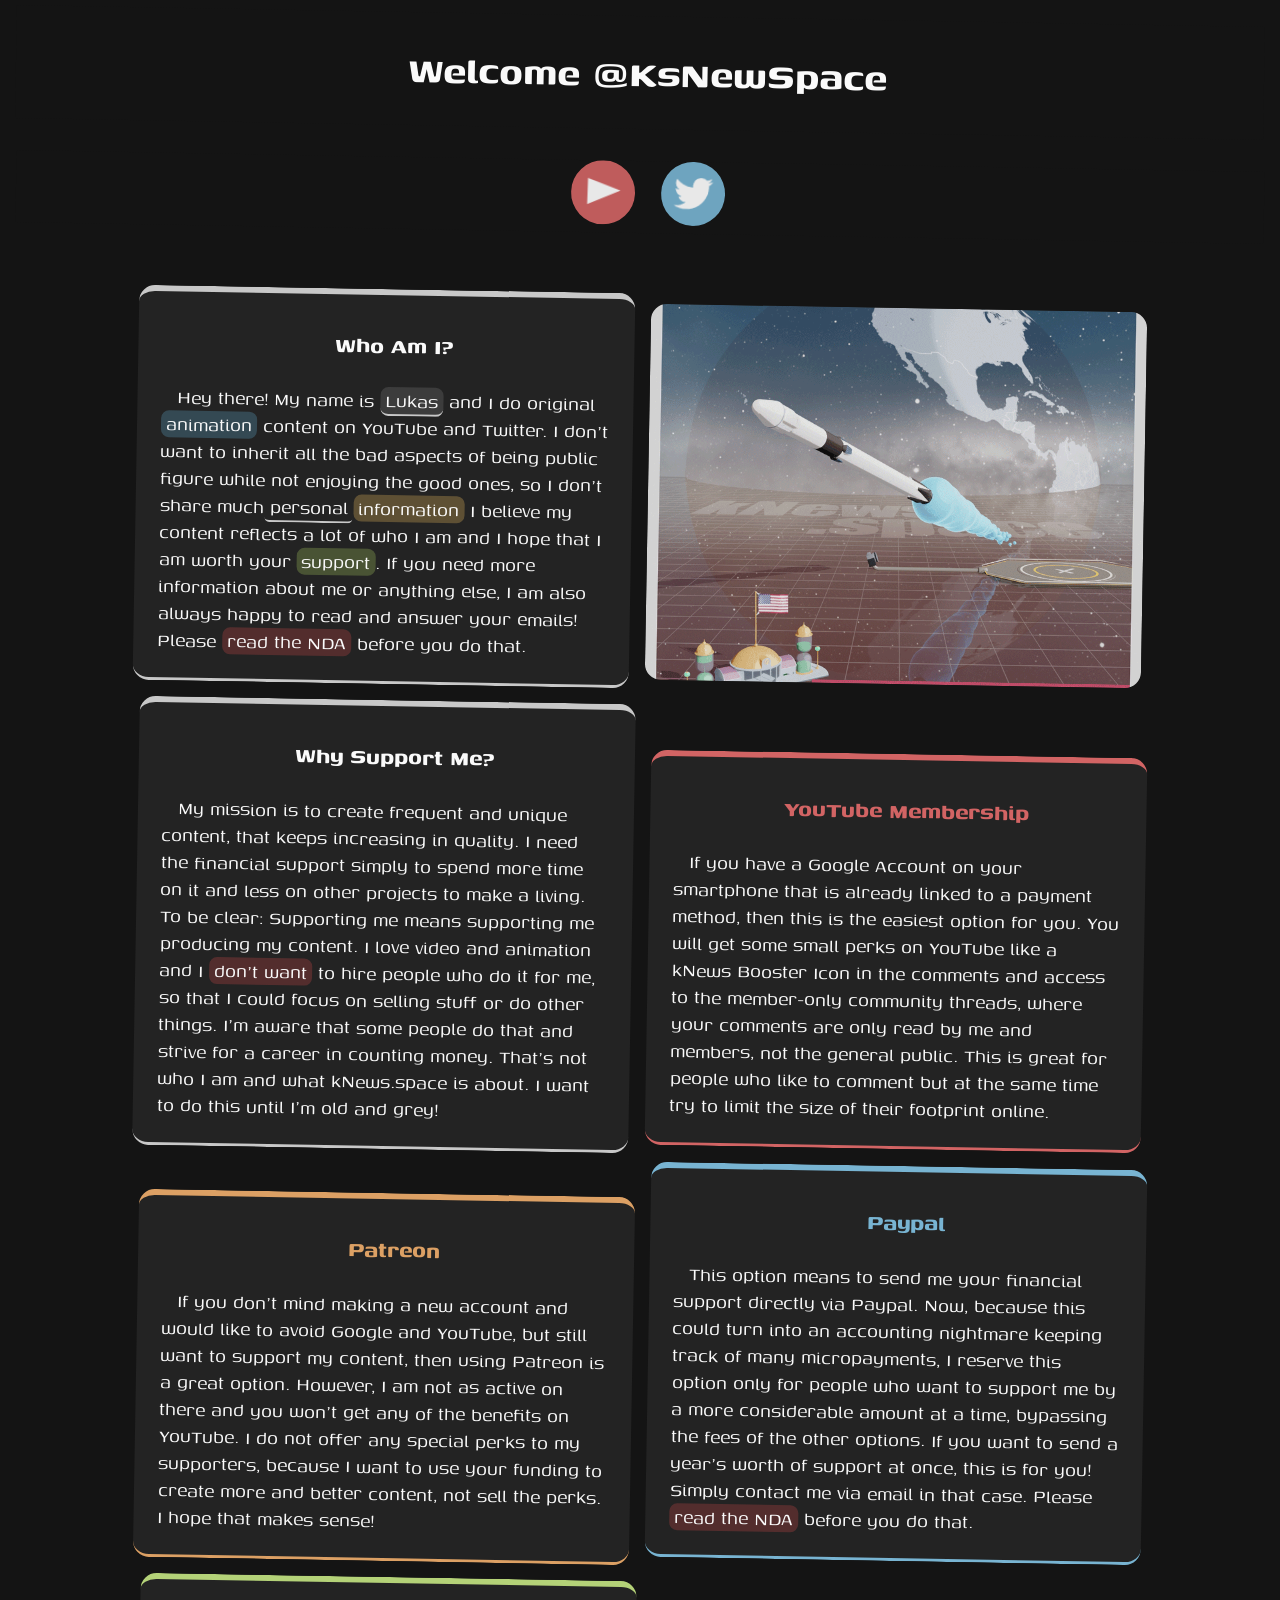
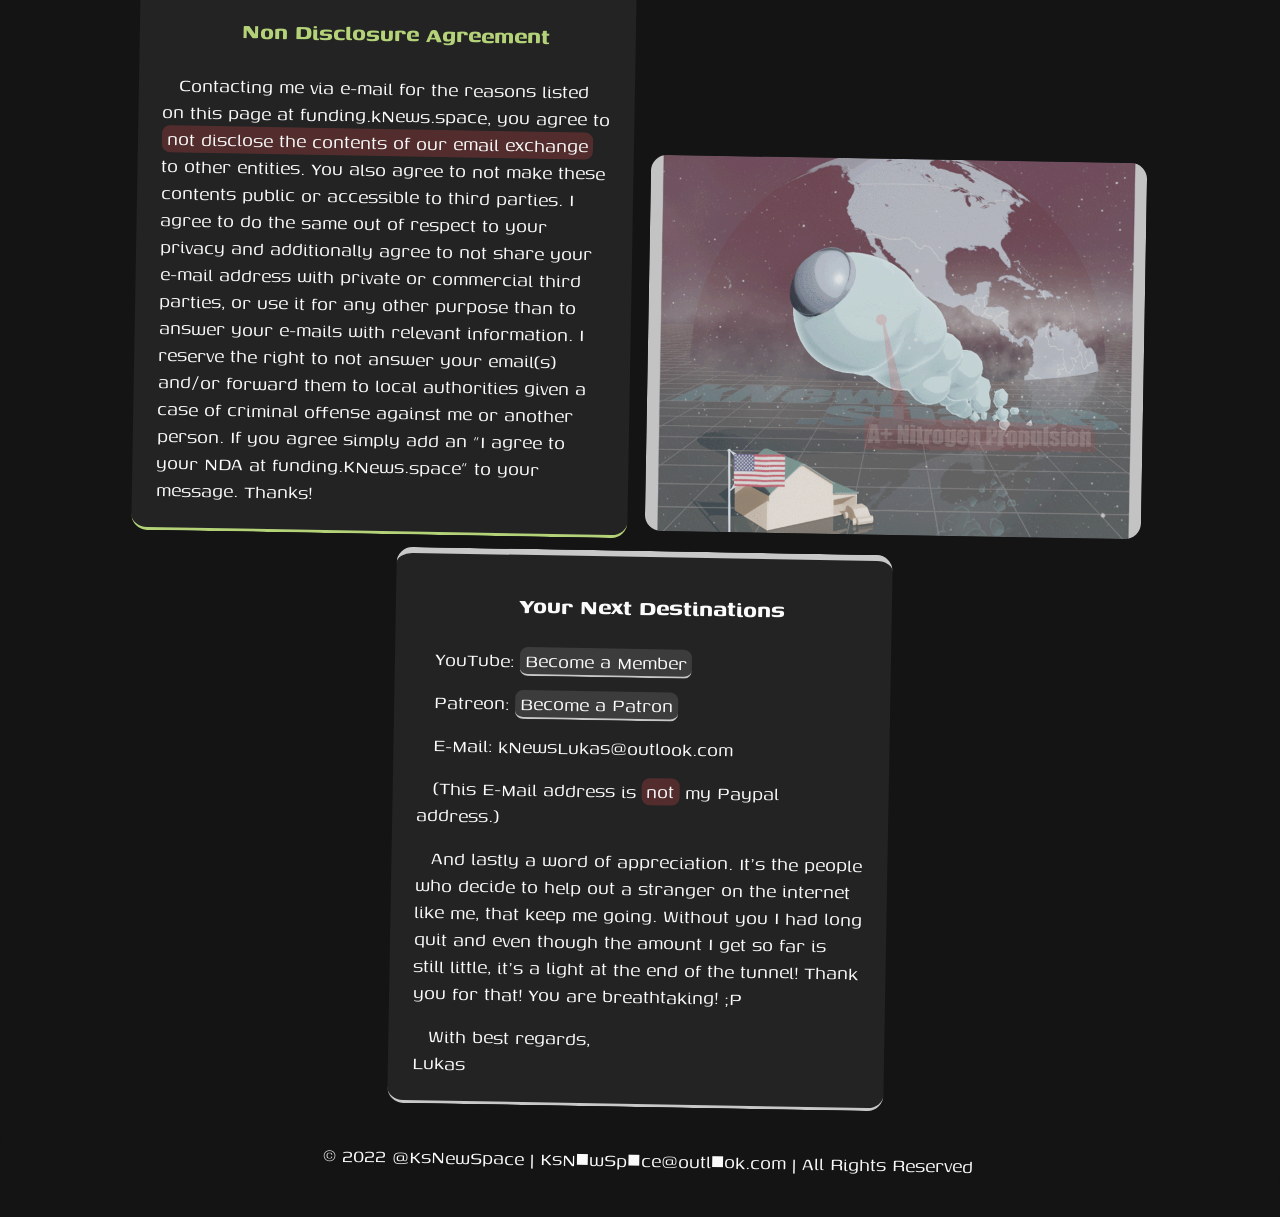
==== index.html @ f788c8a0 "Total Overhaul 0.1" ====
<!DOCTYPE html>
<html>
<head>
    <title>@KsNewSpace || My Content Stream</title>
    <meta name="viewport" content="width=device-width, initial-scale=1.0"> 
    <link rel="stylesheet" href="main.css">
    <link rel="shortcut icon" type="image/png" href="/assets/favicon.png"/>
</head>
<body>

    <div class="main-flex">
        <header>
            <div id="title" class="header-item">
                <h1>
                    <a id="nobg" href="#" onclick="
                        var myId = document.getElementById('head-item').style.display;
                        console.log(myId);
                        if (myId == ''){
                            document.getElementById('head-item').style.display = 'block';
                        }
                        else {
                            document.getElementById('head-item').style.display = '';
                        }
                        ">Welcome @KsNewSpace</a>
                </h1>                  
            </div>
            <div class="header-item">
                <div id="head-item">
                        <p>
                            Hey I'm Lukas and this is the place where I'll be posting every bit of content I make. Be it a short blog post, an image, a gif or a video. Basically a calm place without all the social media buzz.
                        </p>
                        <p>
                        <strong>Disclaimer:</strong> This website uses no tracking scripts and is therefore free from any kind of mishief you had to agree to. However, it was uploaded on Github Pages and that free service uses some basic analytics. I'm of course not responsible for any content behind links to other websites. I provide these links in good conscience, but content behind a link can change without me being aware of it. Follow these at your own discretion!
                        </p>
                </div>
            </div>            
            <div class="header-item">
                <a id="nobg" href="https:\\www.youtube.com/KsNewSpace"><div id="youtube" class="social-ico"></div></a>
                <a id="nobg" href="https:\\www.twitter.com\KsNewSpace"><div id="twitter" class="social-ico"></div></a>
            </div>
        </header>
        
        <div class="content">
            <div class="content-item">
            <h3>Who Am I?</h3>
            <p>
                Hey there! My name is <a href="#">Lukas</a> and I do original <strong id="blue">animation</strong> content on YouTube and Twitter. I don't want to inherit all the bad aspects of being public figure while not enjoying the good ones, so I don't share much <u>personal</u> <strong id="orange">information</strong> I believe my content reflects a lot of who I am and I hope that I am worth your <strong id="green">support</strong>. If you need more information about me or anything else, I am also always happy to read and answer your emails! Please <strong>read the NDA</strong> before you do that.
            </p>
            </div>
            <div id="img1" class="content-img"></div>
            <div class="content-item">
            <h3>Why Support Me?</h3>
            <p>
                My mission is to create frequent and unique content, that keeps increasing in quality. I need the financial support simply to spend more time on it and less on other projects to make a living. To be clear: Supporting me means supporting me producing my content. I love video and animation and I <strong>don't want</strong> to hire people who do it for me, so that I could focus on selling stuff or do other things. I'm aware that some people do that and strive for a career in counting money. That's not who I am and what kNews.space is about. I want to do this until I'm old and grey! 
            </p>
            </div>
            <div id="you" class="content-item">
            <h3 id="you">YouTube Membership</h3>
            <p>
                If you have a Google Account on your smartphone that is already linked to a payment method, then this is the easiest option for you. You will get some small perks on YouTube like a kNews Booster Icon in the comments and access to the member-only community threads, where your comments are only read by me and members, not the general public. This is great for people who like to comment but at the same time try to limit the size of their footprint online.
            </p>
            </div>
            <div id="pat" class="content-item">
            <h3 id="pat">Patreon</h3>
            <p>
                If you don't mind making a new account and would like to avoid Google and YouTube, but still want to support my content, then using Patreon is a great option. However, I am not as active on there and you won't get any of the benefits on YouTube. I do not offer any special perks to my supporters, because I want to use your funding to create more and better content, not sell the perks. I hope that makes sense!
            </p>
            </div>
            <div id="pay" class="content-item">
            <h3 id="pay">Paypal</h3>
            <p>
                This option means to send me your financial support directly via Paypal. Now, because this could turn into an accounting nightmare keeping track of many micropayments, I reserve this option only for people who want to support me by a more considerable amount at a time, bypassing the fees of the other options. If you want to send a year's worth of support at once, this is for you! Simply contact me via email in that case. Please <strong>read the NDA</strong> before you do that.
            </p>
            </div>
            <div id="nda" class="content-item">
            <h3 id="nda">Non Disclosure Agreement</h3>
            <p>
                Contacting me via e-mail for the reasons listed on this page at funding.kNews.space, you agree to <strong>not disclose the contents of our email exchange</strong> to other entities. You also agree to not make these contents public or accessible to third parties. I agree to do the same out of respect to your privacy and additionally agree to not share your e-mail address with private or commercial third parties, or use it for any other purpose than to answer your e-mails with relevant information. I reserve the right to not answer your email(s) and/or forward them to local authorities given a case of criminal offense against me or another person. If you agree simply add an "I agree to your NDA at funding.KNews.space" to your message. Thanks!
            </p>
            </div>
            <div id="img2" class="content-img"></div>
            <div class="content-item">
            <h3>Your Next Destinations</h3>
                <p>
                    YouTube: <a href="https://www.youtube.com/channel/UCftDFpWyR_87FXi82g7oZ-Q/join">Become a Member</a>
                </p>
                <p>
                    Patreon: <a href="https://www.patreon.com/kNews">Become a Patron</a>
                </p>
                <p>
                    E-Mail: kNewsLukas&#64;outlook.com<br/>
                </p>
                <p>
                    (This E-Mail address is <strong>not</strong> my Paypal address.)
                </p>
                <p>
                    And lastly a word of appreciation. It's the people who decide to help out a stranger on the internet like me, that keep me going. Without you I had long quit and even though the amount I get so far is still little, it's a light at the end of the tunnel! Thank you for that! You are breathtaking! ;P
                </p>
                <p>
                    With best regards,<br/>
                    Lukas
                </p>
            </div>
        </div>
        
        <footer>
            <p>
                &copy; 2022 @KsNewSpace | KsN&#9632wSp&#9632ce@outl&#9632ok.com | All Rights Reserved
            </p>
        </footer>
    </div>
    
</body>
</html>
---- main.css ----
@import url('https://fonts.googleapis.com/css?family=Genos:300&display=swap');

@media screen and (min-width:769px) {
    :root {
        --max-site-width: 220rem;
        --min-site-width: 30rem;
        --main-padding: 0rem;
        --max-header-width: 53rem;
        --min-header-width: 25rem;
        --header-padding: 1rem;
        --max-item-width: 30rem;
        --min-item-width: 30rem;
        --item-padding: .5rem;
        --item-margin: .5rem;
        --border-radius: 1rem;

        --post-transform: skew(-1deg, 1deg);

    }
}
@media screen and (max-width:768px) {
    :root {
        --max-site-width: 100%;
        --min-site-width: 100%;
        --main-padding: 0rem;
        --max-header-width: 100%;
        --min-header-width: 100%;
        --header-padding: 0rem;
        --max-item-width: 100%;
        --min-item-width: 100%;
        --item-padding: 0rem;
        --item-margin: 0rem 0rem 2rem 0rem;
        --border-radius: 1rem;

        --post-transform: skew(-0deg, 1deg);

    }
}

:root {
    --red: rgb(210,100,100);
    --red-a: rgb(210,100,100,0.7);
    --orange: rgb(220,160,100);
    --orange-a: rgb(220,160,100,0.7);
    --blue: rgb(120,180,210);
    --blue-a: rgb(120,180,210,0.7);
    --green: rgb(180,210,120);
    --green-a: rgb(180,210,120,0.7);
    --white: rgb(200,200,200);
    --white-a: rgb(200,200,200,0.7);
    --grey: rgb(150,150,150);
    --grey-a: rgb(150,150,150,0.7);

    --dred: rgb(105,50,50);
    --dred-a: rgb(105,50,50,0.7);
    --dorange: rgb(120, 100, 60);
    --dorange-a: rgb(120,100,60,0.7);
    --dblue: rgb(60,90,105);
    --dblue-a: rgb(60,90,105,0.7);
    --dgreen: rgb(90,105,60);
    --dgreen-a: rgb(90,105,60,0.7);
    --dgrey: rgb(60,60,60);
    --dgrey-a: rgb(60,60,60,0.7);

    --font-main: rgb(250,250,250);

    --global-background: rgb(20,20,20);
    --header-frame: var(--global-background);
    --header-item-frame: var(--global-background);
    --content-frame: var(--global-background);
    --post-frame: rgb(35,35,35);
    --footer-frame: var(--global-background);

    --border-top: 0.4rem;
    --border-bot: 0.2rem;
}

html {
    height: 100%;
    width: 100%;
    margin:0px;
    padding:0px;
}

body {
    background-color: var(--global-background);
    color: var(--font-main);
    font-family: 'Courier New';
    font-family: 'Genos', sans-serif;
    font-size: 1.4rem;
    height: 100%;
    width: 100%;
    margin:0px;
    padding:0px;
    text-indent: 1rem;
}

p {
    margin: 1rem;
}

h1,h2,h3,h4 {
    text-align: center;
}
h3#nda {
    color: var(--green);
}
h3#you {
    color: var(--red);
}
h3#pat {
    color: var(--orange);
}
h3#pay {
    color: var(--blue);
}
h3#dgrey {
    color: var(--grey);
}


a, a:link, a:visited {
    background-color: var(--dgrey);
    color: var(--font-main);
    padding-left:.3rem;
    padding-right:.3rem;
    border-radius: .5rem;
    border-bottom: .15rem solid var(--white);
    text-decoration: none;
}

a:hover {
    background-color: var(--dgrey-a);
    border-bottom: .15rem solid var(--white);
}

a#nobg, a:link#nobg, a:visited#nobg {
    background-color: transparent;
    border: none;
    color: var(--font-main);
}
a#nobg:hover {
    color: var(--white);
}

strong {
    background-color: var(--dred-a);
    padding-left:.3rem;
    padding-right:.3rem;
    border-radius: .5rem;
    font-weight: normal;
}

strong#blue {
    background-color: var(--dblue-a);
}

strong#green {
    background-color: var(--dgreen-a);
}

strong#orange {
    background-color: var(--dorange-a);
}

u {
    text-decoration: none;
    padding-left:.3rem;
    padding-right:.3rem;
    margin-left: -.3rem;
    margin-right: -.3rem;
    border-radius: .3rem;
    border-bottom: .15rem solid var(--white);
}

.main-flex {
    display: flex;
    flex-direction: column;
    flex-wrap: wrap;
    justify-content: center;
}

header {
    display: flex;
    flex-direction: column;
    flex-wrap: wrap;
    flex-direction: column;
    background-color:var(--header-frame);
    max-width: var(--max-site-width);
    min-width: var(--min-site-width);
    padding: var(--header-padding);
}

.header-item {
    display: flex;
    flex-direction: row;
    flex-wrap: wrap;
    margin-bottom: 2rem;
    background-color: var(--header-item-frame);
    transform: var(--post-transform);
    justify-content: center;

}

div#head-item {
    max-width: 60rem;
    display: none;

}

#title.header-item {
    margin-bottom: 0rem;
}

footer {
    display: flex;
    justify-content: center;
    background-color: var(--footer-frame);
    max-width: var(--max-site-width);
    min-width: var(--min-site-width);
    padding: var(--header-padding);
    margin-top: var(--top-margin);
    transform: var(--post-transform);
    
}

.content {
    display: flex;
    flex-direction: row;
    flex-wrap: wrap;
    align-items: flex-end;
    background-color: var(--content-frame);
    max-width: var(--max-site-width);
    min-width: var(--min-site-width);
    padding: var(--main-padding);
    justify-content: center;
}

.content-item {
    /*flex: auto auto auto;*/
    margin: var(--item-margin);
    padding: var(--item-padding);
    background-color: var(--post-frame);
    max-width: var(--max-item-width);
    min-width: var(--min-item-width);
    border-top: var(--border-top) solid var(--white);
    border-bottom: var(--border-bot) solid var(--white);
    border-radius: var(--border-radius);
    transform: var(--post-transform);
}

@keyframes example {
    
}

#you.content-item {
    border-top: var(--border-top) solid var(--red);
    border-bottom: var(--border-bot) solid var(--red);
}
#pat.content-item {
    border-top: var(--border-top) solid var(--orange);
    border-bottom: var(--border-bot) solid var(--orange);
}
#pay.content-item {
    border-top: var(--border-top) solid var(--blue);
    border-bottom: var(--border-bot) solid var(--blue);
}
#nda.content-item {
    border-top: var(--border-top) solid var(--green);
    border-bottom: var(--border-bot) solid var(--green);
}

.content-img {
    background-position: center center;
    background-size: cover;
    background-repeat: no-repeat;
    opacity: 0.9;
    margin: var(--item-margin);
    padding: var(--item-padding);
    background-color: rgb(60,60,60);
    max-width: var(--max-item-width);
    min-width: var(--min-item-width);
    min-height: 360px;
    border-radius: var(--border-radius);
    transform: var(--post-transform);
}

#img1.content-img {
    background-image: url('assets/191204_falcon9.gif');
}
#img2.content-img {
    background-image: url('assets/191120_bulkhead.gif');
}

.social-ico {
    background-position: center center;
    background-size: cover;
    background-repeat: no-repeat;
    opacity: .9;
    width: 4rem;
    height: 4rem;
    margin-left: 1rem;
    margin-bottom: .5rem;
    border-radius: 2rem;
    transform: var(--post-transform);

}

#youtube.social-ico {
    background-image: url('assets/youtube.png');
    background-color: var(--red);
}
#twitter.social-ico {
    background-image: url('assets/twitter.png');
    background-color: var(--blue);
}
#email.social-ico {
    background-image: url('assets/email.png');
    background-color: var(--white);
}
#youtube.social-ico:hover {
    background-color: var(--red-a);
}
#twitter.social-ico:hover {
    background-color: var(--blue-a);
}
#email.social-ico:hover {
    background-color: var(--white-a);
}
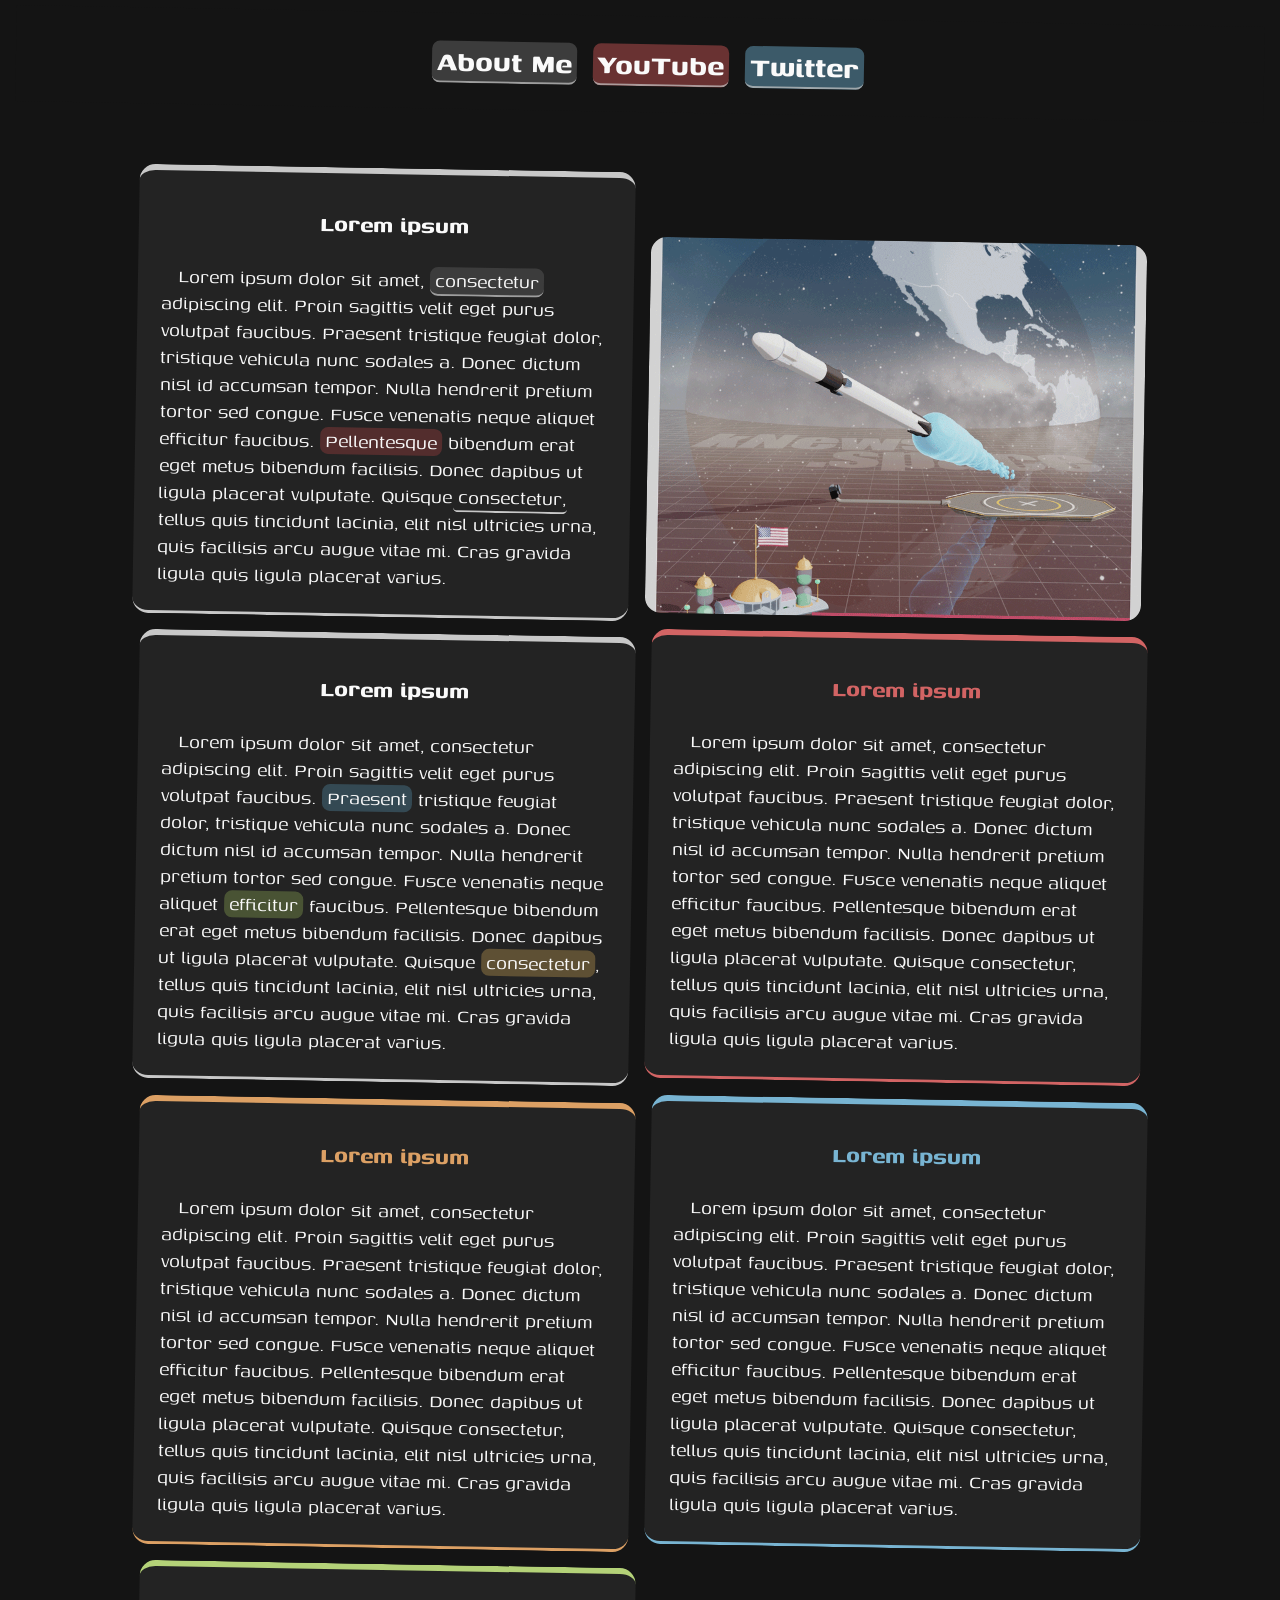
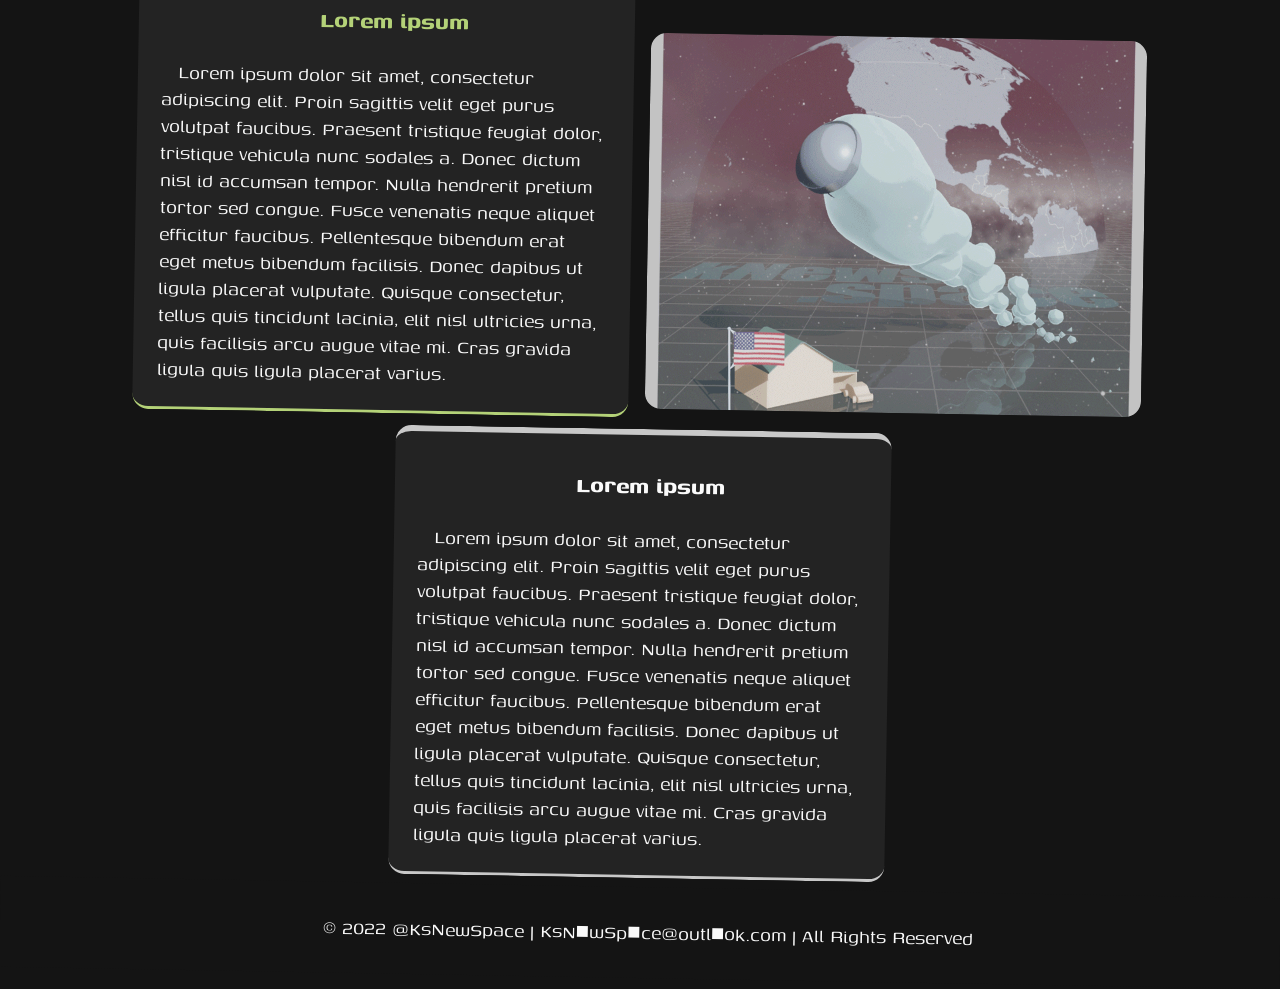
==== commit 98bc50ff: "lorem ipsum" ====
--- a/index.html
+++ b/index.html
@@ -11,8 +11,8 @@
     <div class="main-flex">
         <header>
             <div id="title" class="header-item">
-                <h1>
-                    <a id="nobg" href="#" onclick="
+                <h2>
+                    <a href="#" onclick="
                         var myId = document.getElementById('head-item').style.display;
                         console.log(myId);
                         if (myId == ''){
@@ -21,9 +21,15 @@
                         else {
                             document.getElementById('head-item').style.display = '';
                         }
-                        ">Welcome @KsNewSpace</a>
-                </h1>                  
+                        ">About Me</a>
+                </h2>
+                <h2><a id="red" href="https:\www.youtube.com/KsNewSpace">YouTube</a></h2>
+                <h2><a id="blue" href="https:\www.twitter.com\KsNewSpace">Twitter</a></h2>
             </div>
+            <!-- <div class="header-item">
+                <a id="nobg" href="https:\\www.youtube.com/KsNewSpace"><div id="youtube" class="social-ico"></div></a>
+                <a id="nobg" href="https:\\www.twitter.com\KsNewSpace"><div id="twitter" class="social-ico"></div></a>
+            </div> -->
             <div class="header-item">
                 <div id="head-item">
                         <p>
@@ -34,72 +40,51 @@
                         </p>
                 </div>
             </div>            
-            <div class="header-item">
-                <a id="nobg" href="https:\\www.youtube.com/KsNewSpace"><div id="youtube" class="social-ico"></div></a>
-                <a id="nobg" href="https:\\www.twitter.com\KsNewSpace"><div id="twitter" class="social-ico"></div></a>
-            </div>
         </header>
         
         <div class="content">
             <div class="content-item">
-            <h3>Who Am I?</h3>
+            <h3>Lorem ipsum</h3>
             <p>
-                Hey there! My name is <a href="#">Lukas</a> and I do original <strong id="blue">animation</strong> content on YouTube and Twitter. I don't want to inherit all the bad aspects of being public figure while not enjoying the good ones, so I don't share much <u>personal</u> <strong id="orange">information</strong> I believe my content reflects a lot of who I am and I hope that I am worth your <strong id="green">support</strong>. If you need more information about me or anything else, I am also always happy to read and answer your emails! Please <strong>read the NDA</strong> before you do that.
+                Lorem ipsum dolor sit amet, <a href="#">consectetur</a> adipiscing elit. Proin sagittis velit eget purus volutpat faucibus. Praesent tristique feugiat dolor, tristique vehicula nunc sodales a. Donec dictum nisl id accumsan tempor. Nulla hendrerit pretium tortor sed congue. Fusce venenatis neque aliquet efficitur faucibus. <strong>Pellentesque</strong> bibendum erat eget metus bibendum facilisis. Donec dapibus ut ligula placerat vulputate. Quisque <u>consectetur</u>, tellus quis tincidunt lacinia, elit nisl ultricies urna, quis facilisis arcu augue vitae mi. Cras gravida ligula quis ligula placerat varius.
             </p>
             </div>
             <div id="img1" class="content-img"></div>
             <div class="content-item">
-            <h3>Why Support Me?</h3>
-            <p>
-                My mission is to create frequent and unique content, that keeps increasing in quality. I need the financial support simply to spend more time on it and less on other projects to make a living. To be clear: Supporting me means supporting me producing my content. I love video and animation and I <strong>don't want</strong> to hire people who do it for me, so that I could focus on selling stuff or do other things. I'm aware that some people do that and strive for a career in counting money. That's not who I am and what kNews.space is about. I want to do this until I'm old and grey! 
+                <h3>Lorem ipsum</h3>
+                <p>
+                    Lorem ipsum dolor sit amet, consectetur adipiscing elit. Proin sagittis velit eget purus volutpat faucibus. <strong id="blue">Praesent</strong> tristique feugiat dolor, tristique vehicula nunc sodales a. Donec dictum nisl id accumsan tempor. Nulla hendrerit pretium tortor sed congue. Fusce venenatis neque aliquet <strong id="green">efficitur</strong> faucibus. Pellentesque bibendum erat eget metus bibendum facilisis. Donec dapibus ut ligula placerat vulputate. Quisque <strong id="orange">consectetur</strong>, tellus quis tincidunt lacinia, elit nisl ultricies urna, quis facilisis arcu augue vitae mi. Cras gravida ligula quis ligula placerat varius.
             </p>
             </div>
             <div id="you" class="content-item">
-            <h3 id="you">YouTube Membership</h3>
+            <h3 id="you">Lorem ipsum</h3>
             <p>
-                If you have a Google Account on your smartphone that is already linked to a payment method, then this is the easiest option for you. You will get some small perks on YouTube like a kNews Booster Icon in the comments and access to the member-only community threads, where your comments are only read by me and members, not the general public. This is great for people who like to comment but at the same time try to limit the size of their footprint online.
+                Lorem ipsum dolor sit amet, consectetur adipiscing elit. Proin sagittis velit eget purus volutpat faucibus. Praesent tristique feugiat dolor, tristique vehicula nunc sodales a. Donec dictum nisl id accumsan tempor. Nulla hendrerit pretium tortor sed congue. Fusce venenatis neque aliquet efficitur faucibus. Pellentesque bibendum erat eget metus bibendum facilisis. Donec dapibus ut ligula placerat vulputate. Quisque consectetur, tellus quis tincidunt lacinia, elit nisl ultricies urna, quis facilisis arcu augue vitae mi. Cras gravida ligula quis ligula placerat varius.
             </p>
             </div>
             <div id="pat" class="content-item">
-            <h3 id="pat">Patreon</h3>
-            <p>
-                If you don't mind making a new account and would like to avoid Google and YouTube, but still want to support my content, then using Patreon is a great option. However, I am not as active on there and you won't get any of the benefits on YouTube. I do not offer any special perks to my supporters, because I want to use your funding to create more and better content, not sell the perks. I hope that makes sense!
-            </p>
+                <h3 id="pat">Lorem ipsum</h3>
+                <p>
+                    Lorem ipsum dolor sit amet, consectetur adipiscing elit. Proin sagittis velit eget purus volutpat faucibus. Praesent tristique feugiat dolor, tristique vehicula nunc sodales a. Donec dictum nisl id accumsan tempor. Nulla hendrerit pretium tortor sed congue. Fusce venenatis neque aliquet efficitur faucibus. Pellentesque bibendum erat eget metus bibendum facilisis. Donec dapibus ut ligula placerat vulputate. Quisque consectetur, tellus quis tincidunt lacinia, elit nisl ultricies urna, quis facilisis arcu augue vitae mi. Cras gravida ligula quis ligula placerat varius.
+                </p>
             </div>
             <div id="pay" class="content-item">
-            <h3 id="pay">Paypal</h3>
-            <p>
-                This option means to send me your financial support directly via Paypal. Now, because this could turn into an accounting nightmare keeping track of many micropayments, I reserve this option only for people who want to support me by a more considerable amount at a time, bypassing the fees of the other options. If you want to send a year's worth of support at once, this is for you! Simply contact me via email in that case. Please <strong>read the NDA</strong> before you do that.
+                <h3 id="pay">Lorem ipsum</h3>
+                <p>
+                    Lorem ipsum dolor sit amet, consectetur adipiscing elit. Proin sagittis velit eget purus volutpat faucibus. Praesent tristique feugiat dolor, tristique vehicula nunc sodales a. Donec dictum nisl id accumsan tempor. Nulla hendrerit pretium tortor sed congue. Fusce venenatis neque aliquet efficitur faucibus. Pellentesque bibendum erat eget metus bibendum facilisis. Donec dapibus ut ligula placerat vulputate. Quisque consectetur, tellus quis tincidunt lacinia, elit nisl ultricies urna, quis facilisis arcu augue vitae mi. Cras gravida ligula quis ligula placerat varius.
             </p>
             </div>
             <div id="nda" class="content-item">
-            <h3 id="nda">Non Disclosure Agreement</h3>
-            <p>
-                Contacting me via e-mail for the reasons listed on this page at funding.kNews.space, you agree to <strong>not disclose the contents of our email exchange</strong> to other entities. You also agree to not make these contents public or accessible to third parties. I agree to do the same out of respect to your privacy and additionally agree to not share your e-mail address with private or commercial third parties, or use it for any other purpose than to answer your e-mails with relevant information. I reserve the right to not answer your email(s) and/or forward them to local authorities given a case of criminal offense against me or another person. If you agree simply add an "I agree to your NDA at funding.KNews.space" to your message. Thanks!
+                <h3 id="nda">Lorem ipsum</h3>
+                <p>
+                    Lorem ipsum dolor sit amet, consectetur adipiscing elit. Proin sagittis velit eget purus volutpat faucibus. Praesent tristique feugiat dolor, tristique vehicula nunc sodales a. Donec dictum nisl id accumsan tempor. Nulla hendrerit pretium tortor sed congue. Fusce venenatis neque aliquet efficitur faucibus. Pellentesque bibendum erat eget metus bibendum facilisis. Donec dapibus ut ligula placerat vulputate. Quisque consectetur, tellus quis tincidunt lacinia, elit nisl ultricies urna, quis facilisis arcu augue vitae mi. Cras gravida ligula quis ligula placerat varius.
             </p>
             </div>
             <div id="img2" class="content-img"></div>
             <div class="content-item">
-            <h3>Your Next Destinations</h3>
+                <h3>Lorem ipsum</h3>
                 <p>
-                    YouTube: <a href="https://www.youtube.com/channel/UCftDFpWyR_87FXi82g7oZ-Q/join">Become a Member</a>
-                </p>
-                <p>
-                    Patreon: <a href="https://www.patreon.com/kNews">Become a Patron</a>
-                </p>
-                <p>
-                    E-Mail: kNewsLukas&#64;outlook.com<br/>
-                </p>
-                <p>
-                    (This E-Mail address is <strong>not</strong> my Paypal address.)
-                </p>
-                <p>
-                    And lastly a word of appreciation. It's the people who decide to help out a stranger on the internet like me, that keep me going. Without you I had long quit and even though the amount I get so far is still little, it's a light at the end of the tunnel! Thank you for that! You are breathtaking! ;P
-                </p>
-                <p>
-                    With best regards,<br/>
-                    Lukas
-                </p>
+                    Lorem ipsum dolor sit amet, consectetur adipiscing elit. Proin sagittis velit eget purus volutpat faucibus. Praesent tristique feugiat dolor, tristique vehicula nunc sodales a. Donec dictum nisl id accumsan tempor. Nulla hendrerit pretium tortor sed congue. Fusce venenatis neque aliquet efficitur faucibus. Pellentesque bibendum erat eget metus bibendum facilisis. Donec dapibus ut ligula placerat vulputate. Quisque consectetur, tellus quis tincidunt lacinia, elit nisl ultricies urna, quis facilisis arcu augue vitae mi. Cras gravida ligula quis ligula placerat varius.
             </div>
         </div>
         
--- a/main.css
+++ b/main.css
@@ -125,13 +125,29 @@
     padding-left:.3rem;
     padding-right:.3rem;
     border-radius: .5rem;
-    border-bottom: .15rem solid var(--white);
+    border-bottom: .15rem solid var(--white-a);
     text-decoration: none;
+}
+
+a#red, a:link#red, a:visited#red {
+    background-color: var(--dred);
+}
+
+a#blue, a:link#blue, a:visited#blue {
+    background-color: var(--dblue);
 }
 
 a:hover {
     background-color: var(--dgrey-a);
     border-bottom: .15rem solid var(--white);
+}
+
+a#red:hover {
+    background-color: var(--dred-a);
+}
+
+a#blue:hover {
+    background-color: var(--dblue-a);
 }
 
 a#nobg, a:link#nobg, a:visited#nobg {
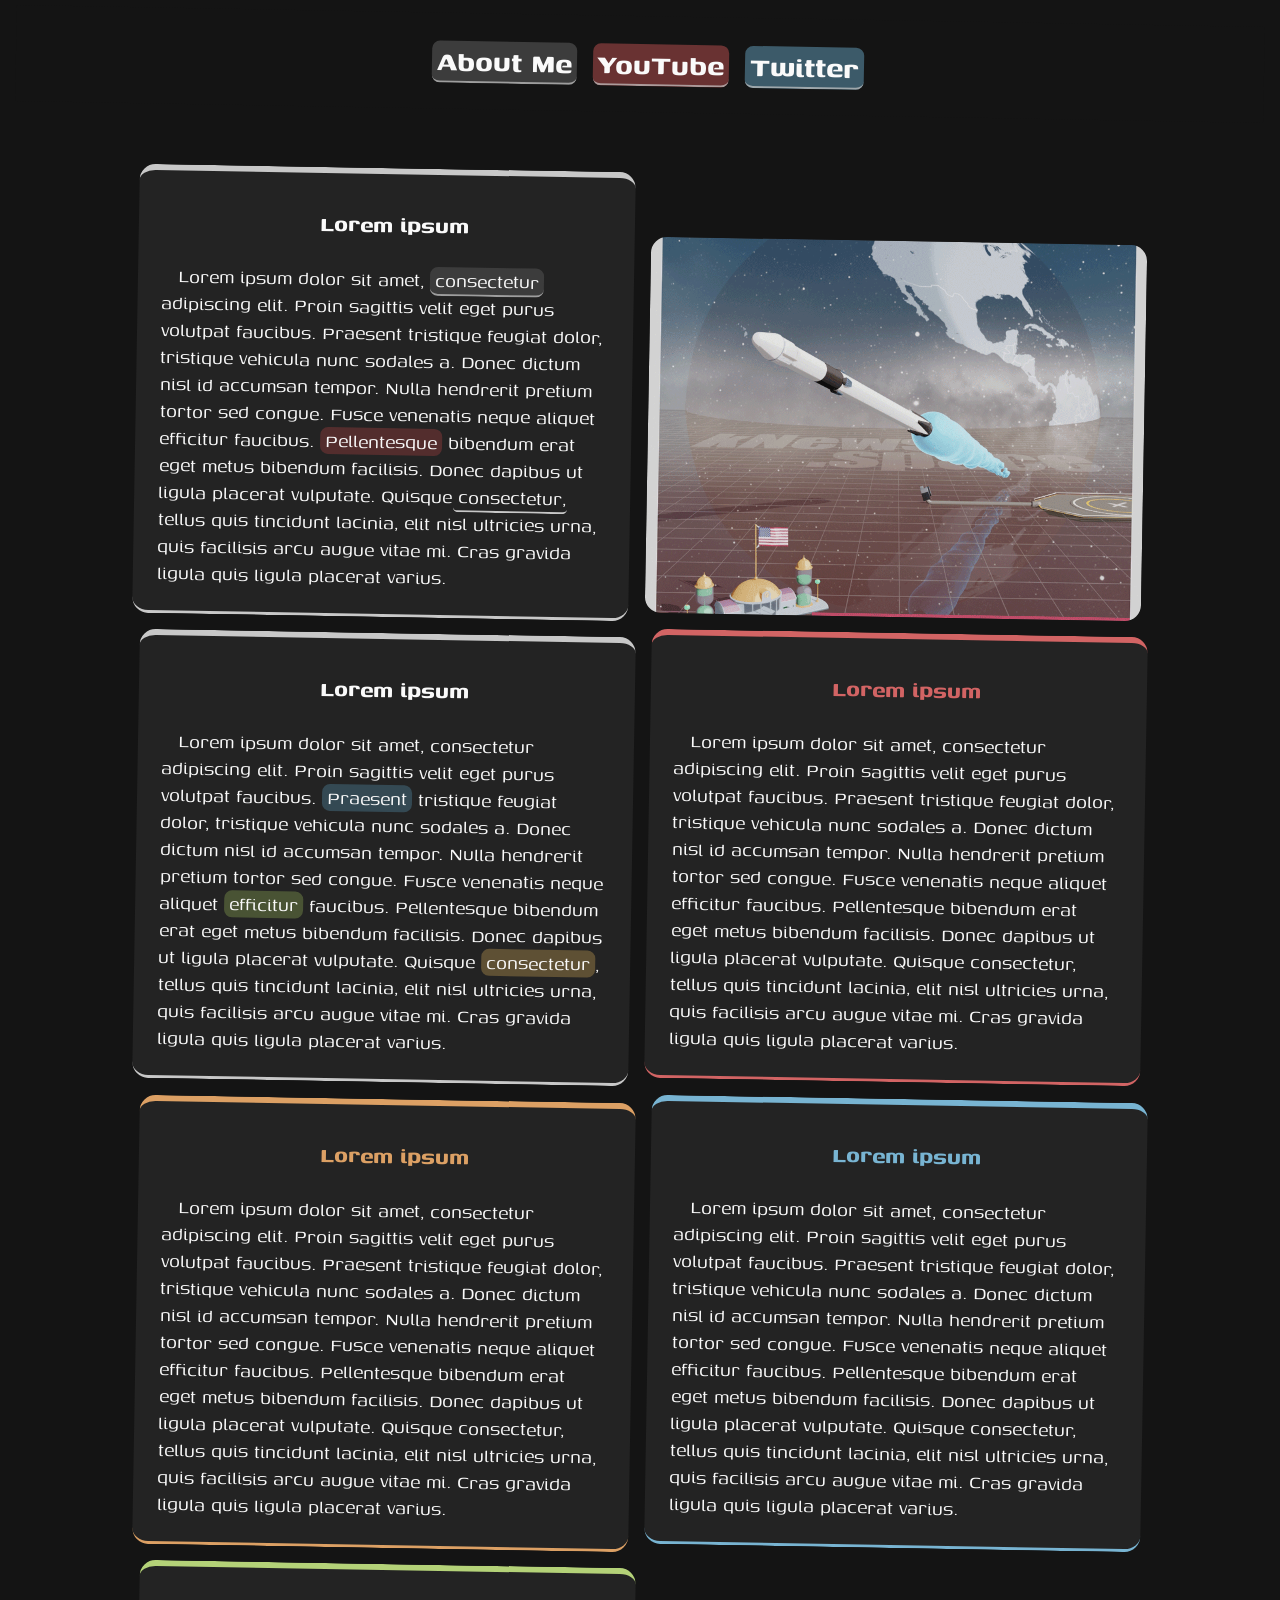
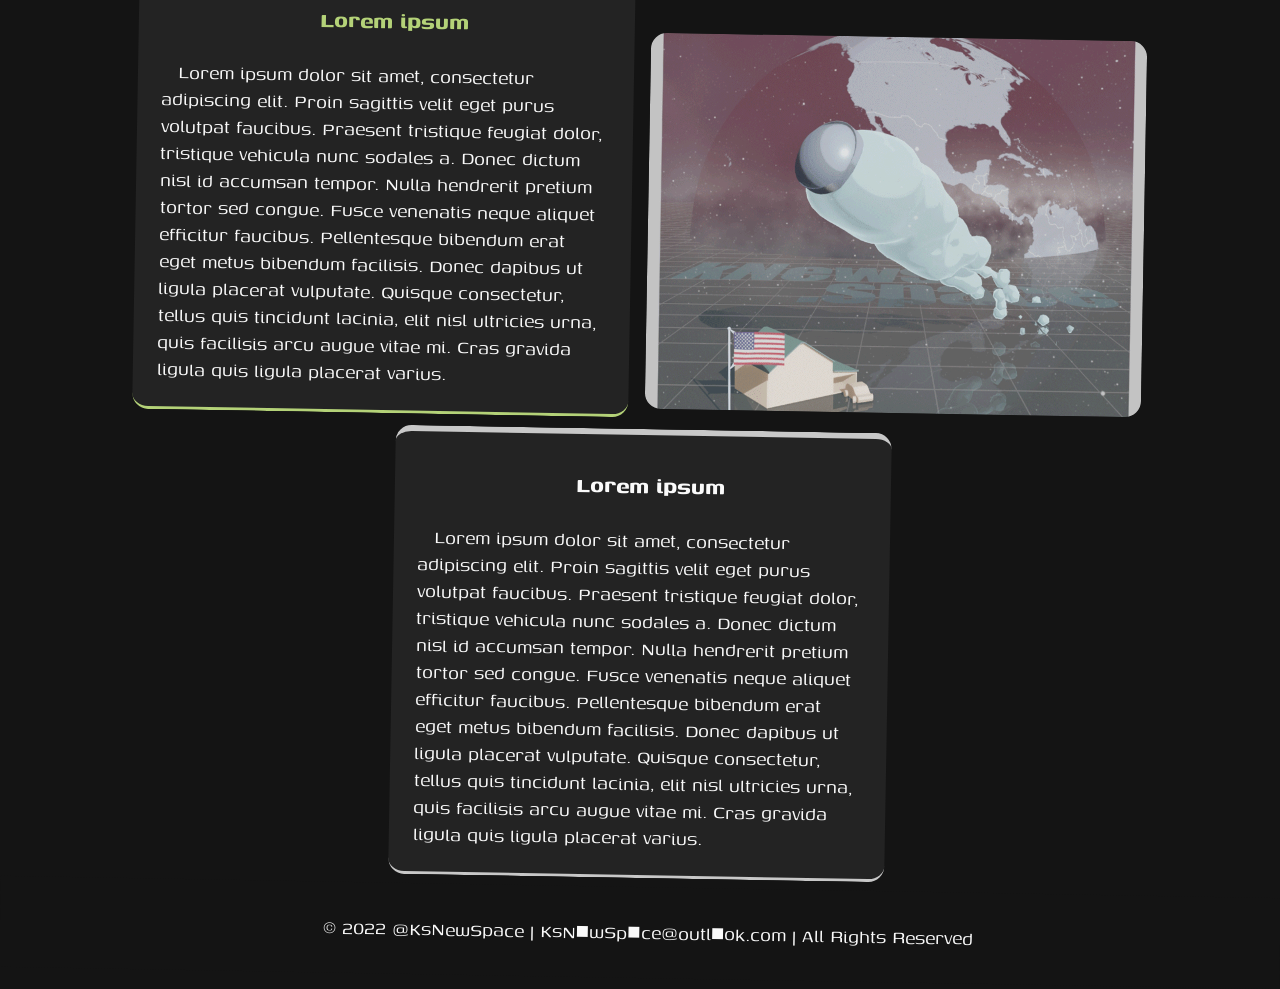
==== commit 86b214a3: "social link bug" ====
--- a/index.html
+++ b/index.html
@@ -23,8 +23,8 @@
                         }
                         ">About Me</a>
                 </h2>
-                <h2><a id="red" href="https:\www.youtube.com/KsNewSpace">YouTube</a></h2>
-                <h2><a id="blue" href="https:\www.twitter.com\KsNewSpace">Twitter</a></h2>
+                <h2><a id="red" href="https:\\www.youtube.com\KsNewSpace">YouTube</a></h2>
+                <h2><a id="blue" href="https:\\www.twitter.com\KsNewSpace">Twitter</a></h2>
             </div>
             <!-- <div class="header-item">
                 <a id="nobg" href="https:\\www.youtube.com/KsNewSpace"><div id="youtube" class="social-ico"></div></a>
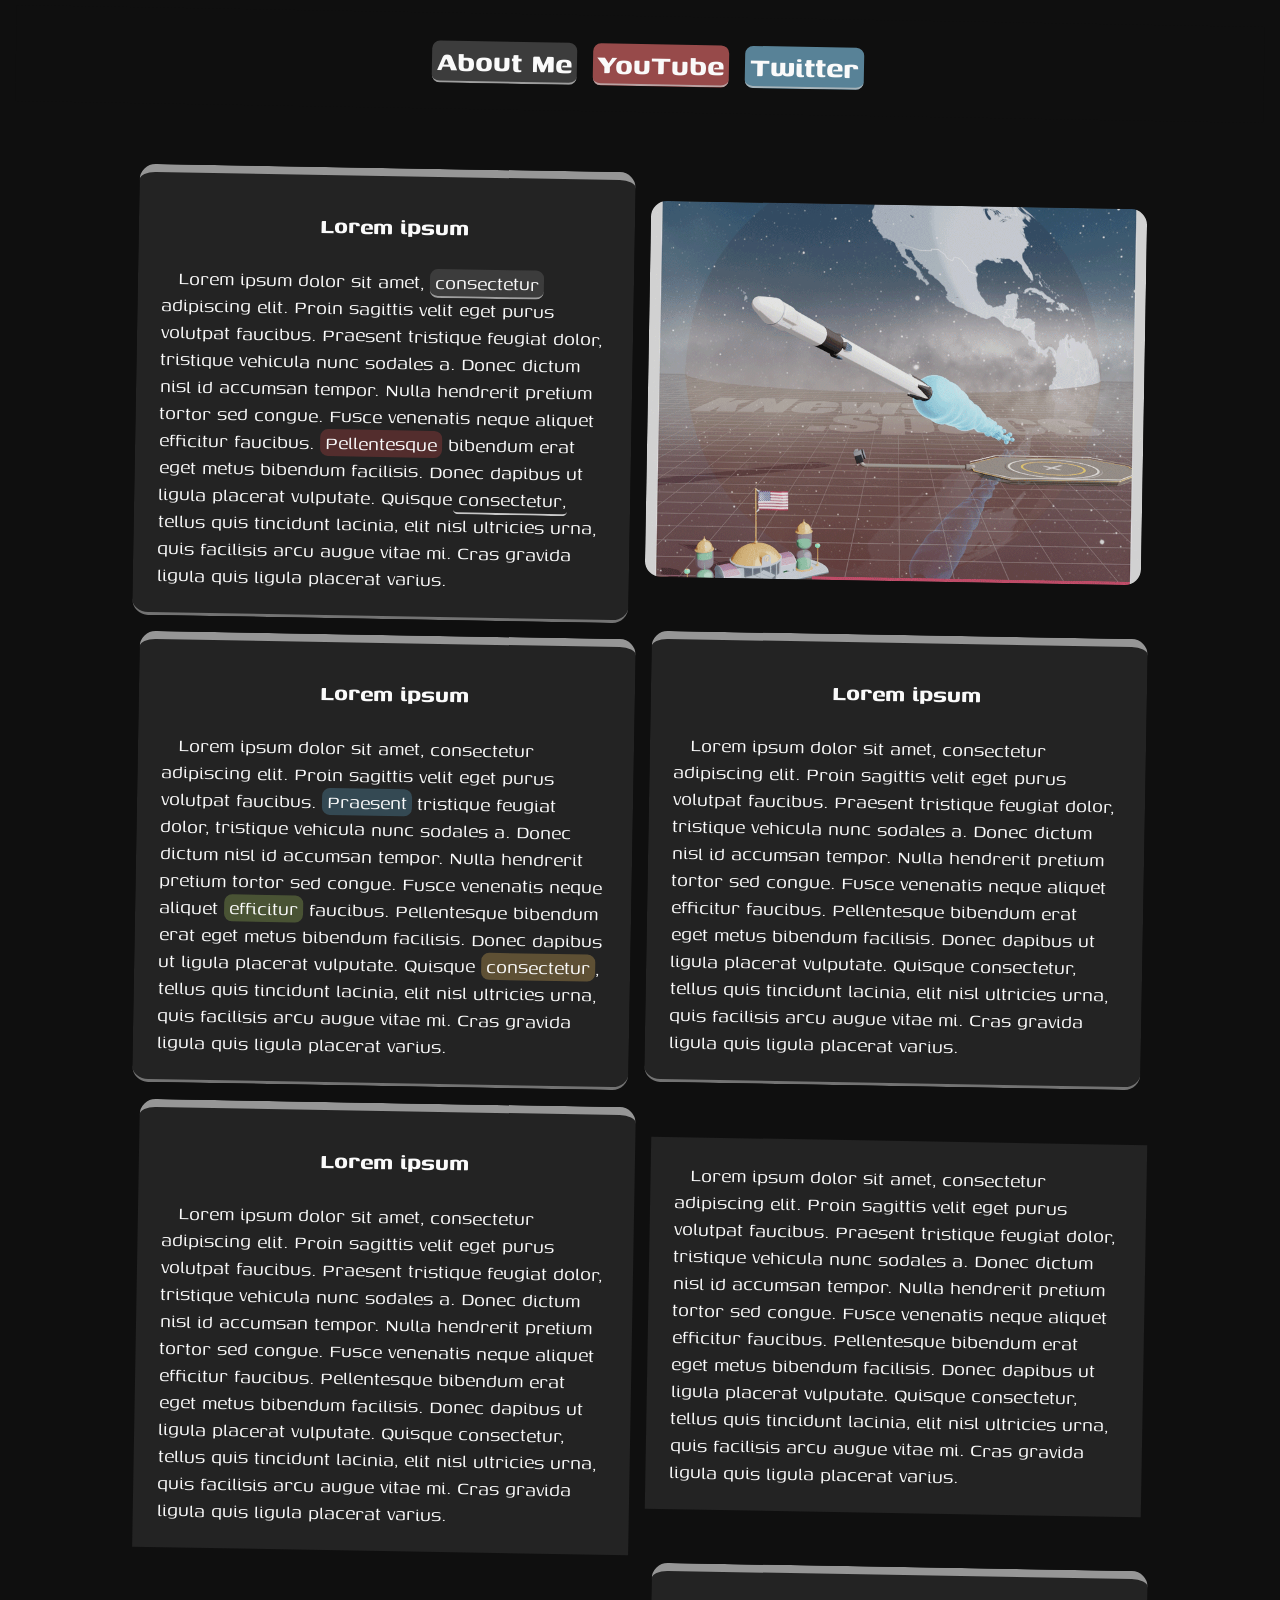
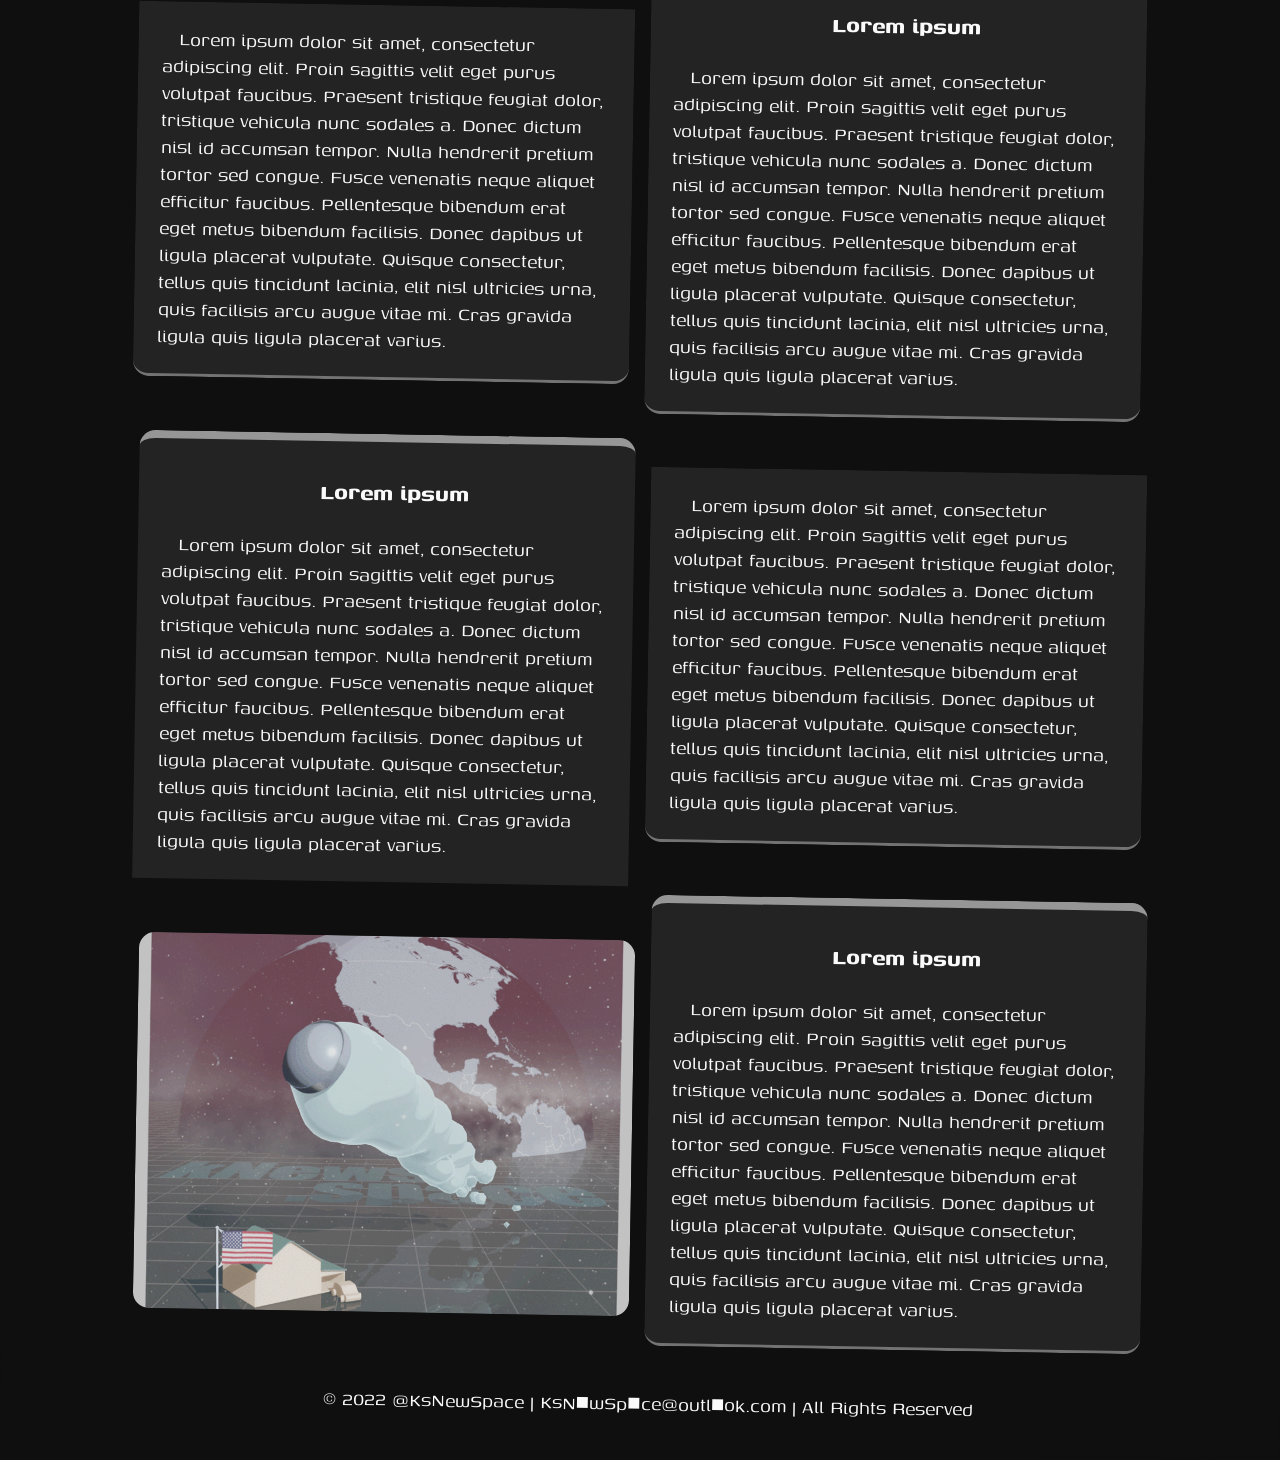
==== commit e18282ef: "Add files via upload" ====
--- a/index.html
+++ b/index.html
@@ -33,10 +33,10 @@
             <div class="header-item">
                 <div id="head-item">
                         <p>
-                            Hey I'm Lukas and this is the place where I'll be posting every bit of content I make. Be it a short blog post, an image, a gif or a video. Basically a calm place without all the social media buzz.
+                            Hey! I'm Lukas and this is the place where I'll be posting every bit of content I make. Be it a short blog post, an image, a gif or a video. Basically a calm place without all the social media buzz.
                         </p>
                         <p>
-                        <strong>Disclaimer:</strong> This website uses no tracking scripts and is therefore free from any kind of mishief you had to agree to. However, it was uploaded on Github Pages and that free service uses some basic analytics. I'm of course not responsible for any content behind links to other websites. I provide these links in good conscience, but content behind a link can change without me being aware of it. Follow these at your own discretion!
+                        <strong>Disclaimer:</strong> This website uses no tracking scripts and is therefore free from any kind of mishief you had to agree to. However, it was uploaded on Github Pages and that free service uses some basic analytics and so probably does Google Fonts, where this cool font is from. I'm of course not responsible for any content behind links to other websites. I provide these links in good conscience, but content behind a link can change without me being aware of it. Follow these at your own discretion!
                         </p>
                 </div>
             </div>            
@@ -56,29 +56,44 @@
                     Lorem ipsum dolor sit amet, consectetur adipiscing elit. Proin sagittis velit eget purus volutpat faucibus. <strong id="blue">Praesent</strong> tristique feugiat dolor, tristique vehicula nunc sodales a. Donec dictum nisl id accumsan tempor. Nulla hendrerit pretium tortor sed congue. Fusce venenatis neque aliquet <strong id="green">efficitur</strong> faucibus. Pellentesque bibendum erat eget metus bibendum facilisis. Donec dapibus ut ligula placerat vulputate. Quisque <strong id="orange">consectetur</strong>, tellus quis tincidunt lacinia, elit nisl ultricies urna, quis facilisis arcu augue vitae mi. Cras gravida ligula quis ligula placerat varius.
             </p>
             </div>
-            <div id="you" class="content-item">
-            <h3 id="you">Lorem ipsum</h3>
+            <div class="content-item">
+            <h3>Lorem ipsum</h3>
             <p>
                 Lorem ipsum dolor sit amet, consectetur adipiscing elit. Proin sagittis velit eget purus volutpat faucibus. Praesent tristique feugiat dolor, tristique vehicula nunc sodales a. Donec dictum nisl id accumsan tempor. Nulla hendrerit pretium tortor sed congue. Fusce venenatis neque aliquet efficitur faucibus. Pellentesque bibendum erat eget metus bibendum facilisis. Donec dapibus ut ligula placerat vulputate. Quisque consectetur, tellus quis tincidunt lacinia, elit nisl ultricies urna, quis facilisis arcu augue vitae mi. Cras gravida ligula quis ligula placerat varius.
             </p>
             </div>
-            <div id="pat" class="content-item">
-                <h3 id="pat">Lorem ipsum</h3>
+            <div class="content-item-a">
+                <h3>Lorem ipsum</h3>
                 <p>
                     Lorem ipsum dolor sit amet, consectetur adipiscing elit. Proin sagittis velit eget purus volutpat faucibus. Praesent tristique feugiat dolor, tristique vehicula nunc sodales a. Donec dictum nisl id accumsan tempor. Nulla hendrerit pretium tortor sed congue. Fusce venenatis neque aliquet efficitur faucibus. Pellentesque bibendum erat eget metus bibendum facilisis. Donec dapibus ut ligula placerat vulputate. Quisque consectetur, tellus quis tincidunt lacinia, elit nisl ultricies urna, quis facilisis arcu augue vitae mi. Cras gravida ligula quis ligula placerat varius.
                 </p>
             </div>
-            <div id="pay" class="content-item">
-                <h3 id="pay">Lorem ipsum</h3>
+            <div class="content-item-b">
+                <p>
+                    Lorem ipsum dolor sit amet, consectetur adipiscing elit. Proin sagittis velit eget purus volutpat faucibus. Praesent tristique feugiat dolor, tristique vehicula nunc sodales a. Donec dictum nisl id accumsan tempor. Nulla hendrerit pretium tortor sed congue. Fusce venenatis neque aliquet efficitur faucibus. Pellentesque bibendum erat eget metus bibendum facilisis. Donec dapibus ut ligula placerat vulputate. Quisque consectetur, tellus quis tincidunt lacinia, elit nisl ultricies urna, quis facilisis arcu augue vitae mi. Cras gravida ligula quis ligula placerat varius.
+                </p>
+            </div>
+            <div class="content-item-c">
+                <p>
+                    Lorem ipsum dolor sit amet, consectetur adipiscing elit. Proin sagittis velit eget purus volutpat faucibus. Praesent tristique feugiat dolor, tristique vehicula nunc sodales a. Donec dictum nisl id accumsan tempor. Nulla hendrerit pretium tortor sed congue. Fusce venenatis neque aliquet efficitur faucibus. Pellentesque bibendum erat eget metus bibendum facilisis. Donec dapibus ut ligula placerat vulputate. Quisque consectetur, tellus quis tincidunt lacinia, elit nisl ultricies urna, quis facilisis arcu augue vitae mi. Cras gravida ligula quis ligula placerat varius.
+                </p>
+            </div>
+            <div class="content-item">
+                <h3>Lorem ipsum</h3>
                 <p>
                     Lorem ipsum dolor sit amet, consectetur adipiscing elit. Proin sagittis velit eget purus volutpat faucibus. Praesent tristique feugiat dolor, tristique vehicula nunc sodales a. Donec dictum nisl id accumsan tempor. Nulla hendrerit pretium tortor sed congue. Fusce venenatis neque aliquet efficitur faucibus. Pellentesque bibendum erat eget metus bibendum facilisis. Donec dapibus ut ligula placerat vulputate. Quisque consectetur, tellus quis tincidunt lacinia, elit nisl ultricies urna, quis facilisis arcu augue vitae mi. Cras gravida ligula quis ligula placerat varius.
             </p>
             </div>
-            <div id="nda" class="content-item">
-                <h3 id="nda">Lorem ipsum</h3>
+            <div class="content-item-a">
+                <h3>Lorem ipsum</h3>
                 <p>
                     Lorem ipsum dolor sit amet, consectetur adipiscing elit. Proin sagittis velit eget purus volutpat faucibus. Praesent tristique feugiat dolor, tristique vehicula nunc sodales a. Donec dictum nisl id accumsan tempor. Nulla hendrerit pretium tortor sed congue. Fusce venenatis neque aliquet efficitur faucibus. Pellentesque bibendum erat eget metus bibendum facilisis. Donec dapibus ut ligula placerat vulputate. Quisque consectetur, tellus quis tincidunt lacinia, elit nisl ultricies urna, quis facilisis arcu augue vitae mi. Cras gravida ligula quis ligula placerat varius.
             </p>
+            </div>
+            <div class="content-item-c">
+            <p>
+                Lorem ipsum dolor sit amet, consectetur adipiscing elit. Proin sagittis velit eget purus volutpat faucibus. Praesent tristique feugiat dolor, tristique vehicula nunc sodales a. Donec dictum nisl id accumsan tempor. Nulla hendrerit pretium tortor sed congue. Fusce venenatis neque aliquet efficitur faucibus. Pellentesque bibendum erat eget metus bibendum facilisis. Donec dapibus ut ligula placerat vulputate. Quisque consectetur, tellus quis tincidunt lacinia, elit nisl ultricies urna, quis facilisis arcu augue vitae mi. Cras gravida ligula quis ligula placerat varius.
+        </p>
             </div>
             <div id="img2" class="content-img"></div>
             <div class="content-item">
--- a/main.css
+++ b/main.css
@@ -12,6 +12,9 @@
         --min-item-width: 30rem;
         --item-padding: .5rem;
         --item-margin: .5rem;
+        --item-margin-a: .5rem;
+        --item-margin-b: .5rem;
+        --item-margin-c: .5rem;
         --border-radius: 1rem;
 
         --post-transform: skew(-1deg, 1deg);
@@ -29,7 +32,10 @@
         --max-item-width: 100%;
         --min-item-width: 100%;
         --item-padding: 0rem;
-        --item-margin: 0rem 0rem 2rem 0rem;
+        --item-margin:  0rem 0rem 2rem 0rem;
+        --item-margin-a: 0rem 0rem 0rem 0rem;
+        --item-margin-b: .5rem 0rem 0rem 0rem;
+        --item-margin-c: .5rem 0rem 2rem 0rem;
         --border-radius: 1rem;
 
         --post-transform: skew(-0deg, 1deg);
@@ -64,14 +70,14 @@
 
     --font-main: rgb(250,250,250);
 
-    --global-background: rgb(20,20,20);
+    --global-background: rgb(15,15,15);
     --header-frame: var(--global-background);
     --header-item-frame: var(--global-background);
     --content-frame: var(--global-background);
     --post-frame: rgb(35,35,35);
     --footer-frame: var(--global-background);
 
-    --border-top: 0.4rem;
+    --border-top: 0.5rem;
     --border-bot: 0.2rem;
 }
 
@@ -130,11 +136,11 @@
 }
 
 a#red, a:link#red, a:visited#red {
-    background-color: var(--dred);
+    background-color: var(--red-a);
 }
 
 a#blue, a:link#blue, a:visited#blue {
-    background-color: var(--dblue);
+    background-color: var(--blue-a);
 }
 
 a:hover {
@@ -143,11 +149,11 @@
 }
 
 a#red:hover {
-    background-color: var(--dred-a);
+    background-color: var(--dred);
 }
 
 a#blue:hover {
-    background-color: var(--dblue-a);
+    background-color: var(--dblue);
 }
 
 a#nobg, a:link#nobg, a:visited#nobg {
@@ -229,7 +235,7 @@
 }
 
 footer {
-    display: flex;
+    display: inline-flex;
     justify-content: center;
     background-color: var(--footer-frame);
     max-width: var(--max-site-width);
@@ -244,46 +250,60 @@
     display: flex;
     flex-direction: row;
     flex-wrap: wrap;
-    align-items: flex-end;
+    align-items: center;
+    justify-content: center;
+    align-content: center;
     background-color: var(--content-frame);
     max-width: var(--max-site-width);
     min-width: var(--min-site-width);
     padding: var(--main-padding);
-    justify-content: center;
 }
 
 .content-item {
-    /*flex: auto auto auto;*/
     margin: var(--item-margin);
     padding: var(--item-padding);
     background-color: var(--post-frame);
     max-width: var(--max-item-width);
     min-width: var(--min-item-width);
-    border-top: var(--border-top) solid var(--white);
-    border-bottom: var(--border-bot) solid var(--white);
+    border-top: var(--border-top) solid var(--grey);
+    border-bottom: var(--border-bot) solid var(--grey-a);
     border-radius: var(--border-radius);
+    transform: var(--post-transform);
+}
+
+.content-item-a {
+    margin: var(--item-margin-a);
+    padding: var(--item-padding);
+    background-color: var(--post-frame);
+    max-width: var(--max-item-width);
+    min-width: var(--min-item-width);
+    border-top: var(--border-top) solid var(--grey);
+    border-radius: var(--border-radius) var(--border-radius) 0 0;
+    transform: var(--post-transform);
+}
+
+.content-item-b {
+    margin: var(--item-margin-b);
+    padding: var(--item-padding);
+    background-color: var(--post-frame);
+    max-width: var(--max-item-width);
+    min-width: var(--min-item-width);
+    transform: var(--post-transform);
+}
+
+.content-item-c {
+    margin: var(--item-margin-c);
+    padding: var(--item-padding);
+    background-color: var(--post-frame);
+    max-width: var(--max-item-width);
+    min-width: var(--min-item-width);
+    border-bottom: var(--border-bot) solid var(--grey-a);
+    border-radius: 0 0 var(--border-radius) var(--border-radius);
     transform: var(--post-transform);
 }
 
 @keyframes example {
     
-}
-
-#you.content-item {
-    border-top: var(--border-top) solid var(--red);
-    border-bottom: var(--border-bot) solid var(--red);
-}
-#pat.content-item {
-    border-top: var(--border-top) solid var(--orange);
-    border-bottom: var(--border-bot) solid var(--orange);
-}
-#pay.content-item {
-    border-top: var(--border-top) solid var(--blue);
-    border-bottom: var(--border-bot) solid var(--blue);
-}
-#nda.content-item {
-    border-top: var(--border-top) solid var(--green);
-    border-bottom: var(--border-bot) solid var(--green);
 }
 
 .content-img {
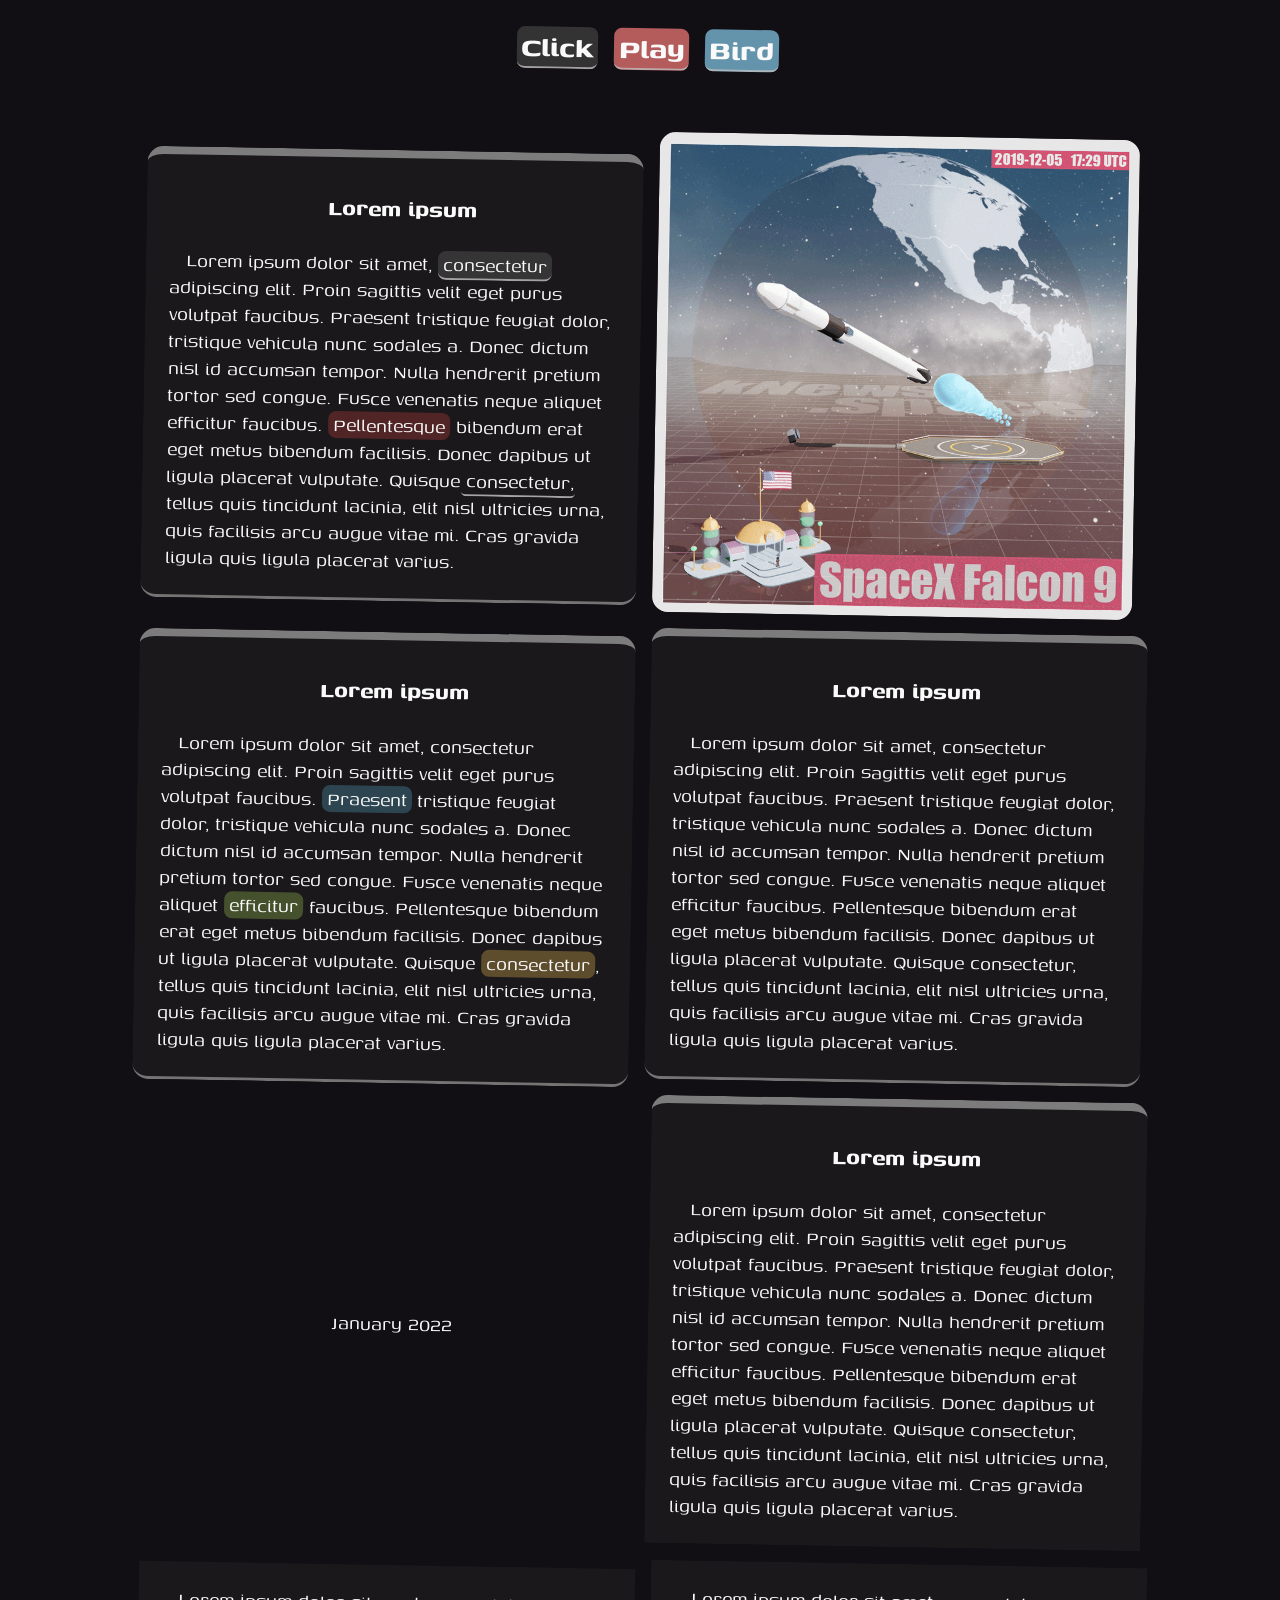
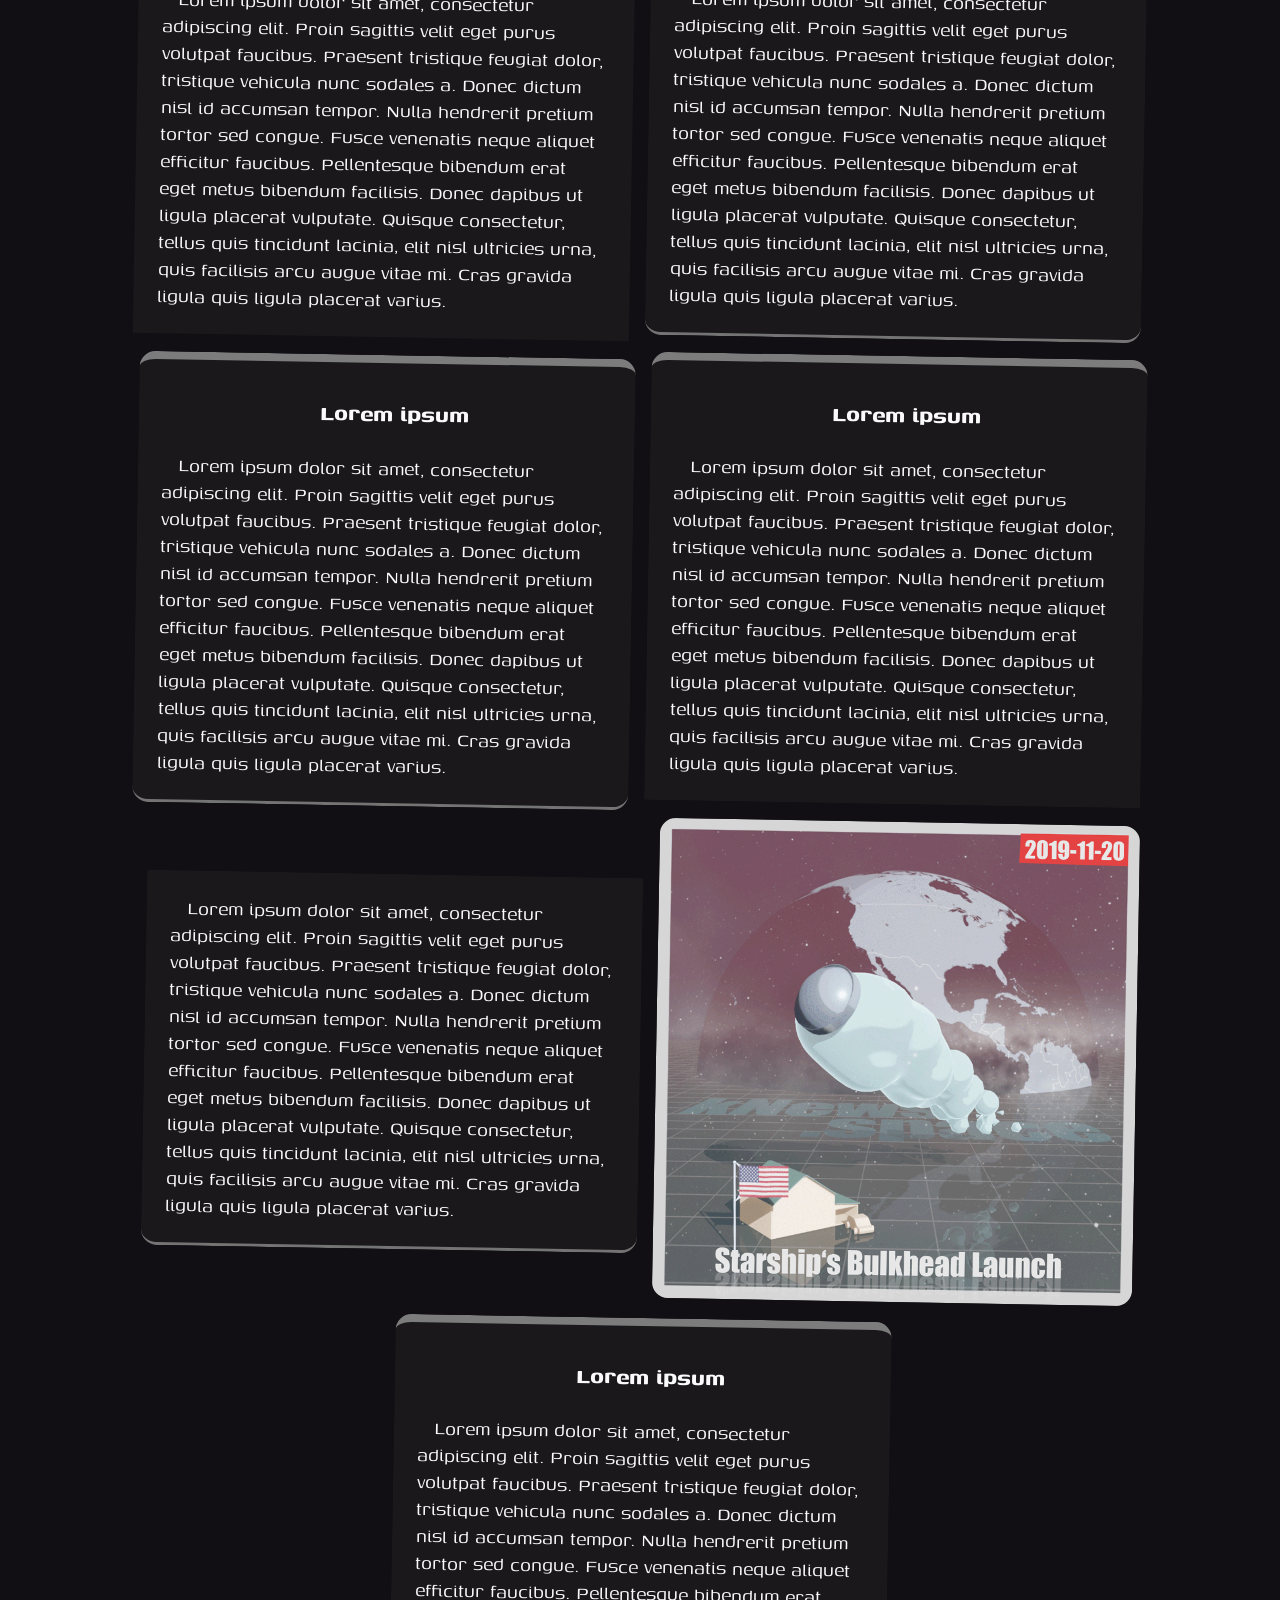
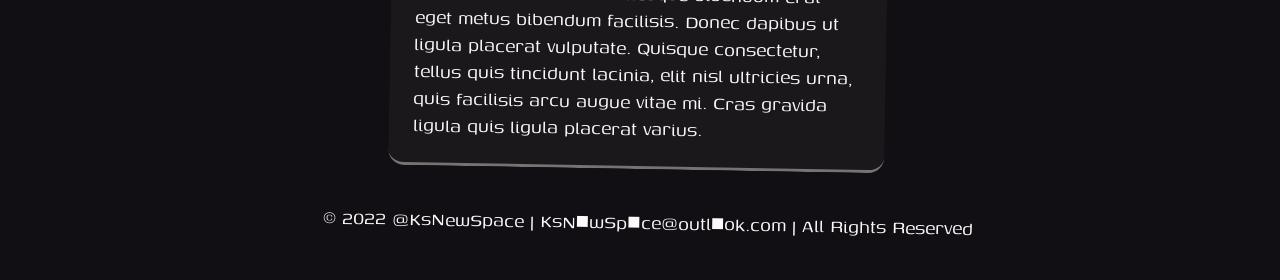
==== commit 3c96e96e: "smooth animation" ====
--- a/index.html
+++ b/index.html
@@ -5,33 +5,30 @@
     <meta name="viewport" content="width=device-width, initial-scale=1.0"> 
     <link rel="stylesheet" href="main.css">
     <link rel="shortcut icon" type="image/png" href="/assets/favicon.png"/>
+    <script src="zoom.js"></script>
+    <script src="aboutme.js"></script>
 </head>
-<body>
+<body onload="zoom();">
 
     <div class="main-flex">
-        <header>
             <div id="title" class="header-item">
                 <h2>
-                    <a href="#" onclick="
+                    <!-- <a href="#" onclick="
                         var myId = document.getElementById('head-item').style.display;
-                        console.log(myId);
                         if (myId == ''){
                             document.getElementById('head-item').style.display = 'block';
                         }
                         else {
                             document.getElementById('head-item').style.display = '';
                         }
-                        ">About Me</a>
+                        ">Click</a> -->
+                    <a href="#" onclick="clickme()">Click</a>
                 </h2>
-                <h2><a id="red" href="https:\\www.youtube.com\KsNewSpace">YouTube</a></h2>
-                <h2><a id="blue" href="https:\\www.twitter.com\KsNewSpace">Twitter</a></h2>
+                <h2><a id="red" href="https:\\www.youtube.com\KsNewSpace" target=_blank>Play</a></h2>
+                <h2><a id="blue" href="https:\\www.twitter.com\KsNewSpace" target=_blank>Bird</a></h2>
             </div>
-            <!-- <div class="header-item">
-                <a id="nobg" href="https:\\www.youtube.com/KsNewSpace"><div id="youtube" class="social-ico"></div></a>
-                <a id="nobg" href="https:\\www.twitter.com\KsNewSpace"><div id="twitter" class="social-ico"></div></a>
-            </div> -->
             <div class="header-item">
-                <div id="head-item">
+                <div class="click-me">
                         <p>
                             Hey! I'm Lukas and this is the place where I'll be posting every bit of content I make. Be it a short blog post, an image, a gif or a video. Basically a calm place without all the social media buzz.
                         </p>
@@ -40,16 +37,19 @@
                         </p>
                 </div>
             </div>            
-        </header>
         
         <div class="content">
             <div class="content-item">
-            <h3>Lorem ipsum</h3>
+            <h3><red>Lorem ipsum</red></h3>
             <p>
                 Lorem ipsum dolor sit amet, <a href="#">consectetur</a> adipiscing elit. Proin sagittis velit eget purus volutpat faucibus. Praesent tristique feugiat dolor, tristique vehicula nunc sodales a. Donec dictum nisl id accumsan tempor. Nulla hendrerit pretium tortor sed congue. Fusce venenatis neque aliquet efficitur faucibus. <strong>Pellentesque</strong> bibendum erat eget metus bibendum facilisis. Donec dapibus ut ligula placerat vulputate. Quisque <u>consectetur</u>, tellus quis tincidunt lacinia, elit nisl ultricies urna, quis facilisis arcu augue vitae mi. Cras gravida ligula quis ligula placerat varius.
             </p>
             </div>
-            <div id="img1" class="content-img"></div>
+
+            <div class="content-img">
+                <img src="assets/191204_falcon9.gif" loading="lazy">
+            </div>
+
             <div class="content-item">
                 <h3>Lorem ipsum</h3>
                 <p>
@@ -62,6 +62,7 @@
                 Lorem ipsum dolor sit amet, consectetur adipiscing elit. Proin sagittis velit eget purus volutpat faucibus. Praesent tristique feugiat dolor, tristique vehicula nunc sodales a. Donec dictum nisl id accumsan tempor. Nulla hendrerit pretium tortor sed congue. Fusce venenatis neque aliquet efficitur faucibus. Pellentesque bibendum erat eget metus bibendum facilisis. Donec dapibus ut ligula placerat vulputate. Quisque consectetur, tellus quis tincidunt lacinia, elit nisl ultricies urna, quis facilisis arcu augue vitae mi. Cras gravida ligula quis ligula placerat varius.
             </p>
             </div>
+            <div class="content-item-blank">January 2022</div>
             <div class="content-item-a">
                 <h3>Lorem ipsum</h3>
                 <p>
@@ -95,7 +96,9 @@
                 Lorem ipsum dolor sit amet, consectetur adipiscing elit. Proin sagittis velit eget purus volutpat faucibus. Praesent tristique feugiat dolor, tristique vehicula nunc sodales a. Donec dictum nisl id accumsan tempor. Nulla hendrerit pretium tortor sed congue. Fusce venenatis neque aliquet efficitur faucibus. Pellentesque bibendum erat eget metus bibendum facilisis. Donec dapibus ut ligula placerat vulputate. Quisque consectetur, tellus quis tincidunt lacinia, elit nisl ultricies urna, quis facilisis arcu augue vitae mi. Cras gravida ligula quis ligula placerat varius.
         </p>
             </div>
-            <div id="img2" class="content-img"></div>
+            <div class="content-img">
+                <img src="assets/191120_bulkhead.gif" loading="lazy">
+            </div>
             <div class="content-item">
                 <h3>Lorem ipsum</h3>
                 <p>
@@ -109,6 +112,6 @@
             </p>
         </footer>
     </div>
-    
+
 </body>
 </html>
--- a/main.css
+++ b/main.css
@@ -19,6 +19,9 @@
 
         --post-transform: skew(-1deg, 1deg);
 
+        --zoom-in: zoom-in .5s forwards ease-in-out;
+        --zoom-out: zoom-out .5s forwards ease-in-out;
+
     }
 }
 @media screen and (max-width:768px) {
@@ -40,41 +43,44 @@
 
         --post-transform: skew(-0deg, 1deg);
 
+        --zoom-in: ;
+        --zoom-out: ;
+
     }
 }
 
 :root {
-    --red: rgb(210,100,100);
-    --red-a: rgb(210,100,100,0.7);
-    --orange: rgb(220,160,100);
-    --orange-a: rgb(220,160,100,0.7);
-    --blue: rgb(120,180,210);
-    --blue-a: rgb(120,180,210,0.7);
-    --green: rgb(180,210,120);
-    --green-a: rgb(180,210,120,0.7);
-    --white: rgb(200,200,200);
-    --white-a: rgb(200,200,200,0.7);
-    --grey: rgb(150,150,150);
-    --grey-a: rgb(150,150,150,0.7);
-
-    --dred: rgb(105,50,50);
-    --dred-a: rgb(105,50,50,0.7);
-    --dorange: rgb(120, 100, 60);
-    --dorange-a: rgb(120,100,60,0.7);
-    --dblue: rgb(60,90,105);
-    --dblue-a: rgb(60,90,105,0.7);
-    --dgreen: rgb(90,105,60);
-    --dgreen-a: rgb(90,105,60,0.7);
-    --dgrey: rgb(60,60,60);
-    --dgrey-a: rgb(60,60,60,0.7);
+    --red: rgb(220,110,110,0.8);
+    --red-a: rgb(200,90,90,0.8);
+    --orange: rgb(220,160,100,0.8);
+    --orange-a: rgb(210,150,90,0.8);
+    --blue: rgb(120,180,210,0.8);
+    --blue-a: rgb(110,170,200,0.8);
+    --green: rgb(180,210,120,0.8);
+    --green-a: rgb(170,200,110,0.8);
+    --white: rgb(200,200,200,0.8);
+    --white-a: rgb(190,190,190,0.8);
+    --grey: rgb(150,150,150,0.8);
+    --grey-a: rgb(140,140,140,0.8);
+
+    --dred: rgb(105,50,50,0.8);
+    --dred-a: rgb(95,40,40,0.8);
+    --dorange: rgb(120,100,60,0.8);
+    --dorange-a: rgb(110,90,50,0.8);
+    --dblue: rgb(60,90,105,0.8);
+    --dblue-a: rgb(50,80,95,0.8);
+    --dgreen: rgb(90,105,60,0.8);
+    --dgreen-a: rgb(80,95,50,0.8);
+    --dgrey: rgb(60,60,60,0.8);
+    --dgrey-a: rgb(50,50,50,0.8);
 
     --font-main: rgb(250,250,250);
 
-    --global-background: rgb(15,15,15);
+    --global-background: rgb(18,15,20);
     --header-frame: var(--global-background);
     --header-item-frame: var(--global-background);
     --content-frame: var(--global-background);
-    --post-frame: rgb(35,35,35);
+    --post-frame: rgb(35,35,35,0.5);
     --footer-frame: var(--global-background);
 
     --border-top: 0.5rem;
@@ -108,22 +114,6 @@
 h1,h2,h3,h4 {
     text-align: center;
 }
-h3#nda {
-    color: var(--green);
-}
-h3#you {
-    color: var(--red);
-}
-h3#pat {
-    color: var(--orange);
-}
-h3#pay {
-    color: var(--blue);
-}
-h3#dgrey {
-    color: var(--grey);
-}
-
 
 a, a:link, a:visited {
     background-color: var(--dgrey);
@@ -135,12 +125,28 @@
     text-decoration: none;
 }
 
+div.red {
+    color: var(--red);
+}
+
+div.green {
+    color: var(--green);
+}
+
+div.blue {
+    color: var(--blue);
+}
+
+div.orange {
+    color: var(--orange);
+}
+
 a#red, a:link#red, a:visited#red {
-    background-color: var(--red-a);
+    background-color: var(--red);
 }
 
 a#blue, a:link#blue, a:visited#blue {
-    background-color: var(--blue-a);
+    background-color: var(--blue);
 }
 
 a:hover {
@@ -149,11 +155,11 @@
 }
 
 a#red:hover {
-    background-color: var(--dred);
+    background-color: var(--red-a);
 }
 
 a#blue:hover {
-    background-color: var(--dblue);
+    background-color: var(--blue-a);
 }
 
 a#nobg, a:link#nobg, a:visited#nobg {
@@ -224,10 +230,54 @@
 
 }
 
-div#head-item {
-    max-width: 60rem;
-    display: none;
-
+.click-me {
+    max-width: 50rem;
+    opacity: 0;
+    margin-bottom: -50rem;
+    transform: scale(.1) translateY(-150%);
+
+}
+
+.click-in {
+    animation: clickin .5s forwards ease-out;
+}
+
+.click-out {
+    animation: clickout .5s forwards ease-in;
+}
+
+@keyframes clickin {
+    0% {
+        transform: scale(.1) translateY(-150%);
+        opacity: 0;
+        margin-bottom: -50rem;
+    }
+    50% {
+        transform: scale(.3) translateY(-50%);
+        opacity: 0.3;
+    }
+    100% {
+        transform: scale(1) translateY(0%);
+        opacity: 1;
+        margin-bottom: 0rem;
+    }
+}
+
+@keyframes clickout {
+    0% {
+        transform: scale(1) translateY(0%);
+        opacity: 1;
+        margin-bottom: 0rem;
+    }
+    50% {
+        transform: scale(.3) translateY(-50%);
+        opacity: 0.3;
+    }
+    100% {
+        transform: scale(.1) translateY(-150%);
+        opacity: 0;
+        margin-bottom: -50rem;
+    }
 }
 
 #title.header-item {
@@ -302,30 +352,57 @@
     transform: var(--post-transform);
 }
 
-@keyframes example {
-    
-}
-
-.content-img {
-    background-position: center center;
-    background-size: cover;
-    background-repeat: no-repeat;
-    opacity: 0.9;
+.content-item-blank {
+    text-align: center;
     margin: var(--item-margin);
     padding: var(--item-padding);
-    background-color: rgb(60,60,60);
+    max-width: var(--max-item-width);
+    min-width: var(--min-item-width);
+    transform: var(--post-transform);
+}
+
+.content-img {
+    position: relative;
+    z-index: 1;
+    margin: var(--item-margin);
     max-width: var(--max-item-width);
     min-width: var(--min-item-width);
     min-height: 360px;
+    transform: var(--post-transform);
+}
+
+img {
+    display: block;
+    width: var(--max-item-width);
     border-radius: var(--border-radius);
-    transform: var(--post-transform);
-}
-
-#img1.content-img {
-    background-image: url('assets/191204_falcon9.gif');
-}
-#img2.content-img {
-    background-image: url('assets/191120_bulkhead.gif');
+}
+
+img:hover {
+    cursor: pointer;
+}
+
+.img-zoom-in {
+    animation: var(--zoom-in);
+}
+.img-zoom-out {
+    animation: var(--zoom-out);
+}
+
+@keyframes zoom-in {
+    0% {
+        transform: scale(1);
+    }
+    100% {
+        transform: scale(1.5);
+    }
+}
+@keyframes zoom-out {
+    0% {
+        transform: scale(1.5);
+    }
+    100% {
+        transform: scale(1);
+    }
 }
 
 .social-ico {
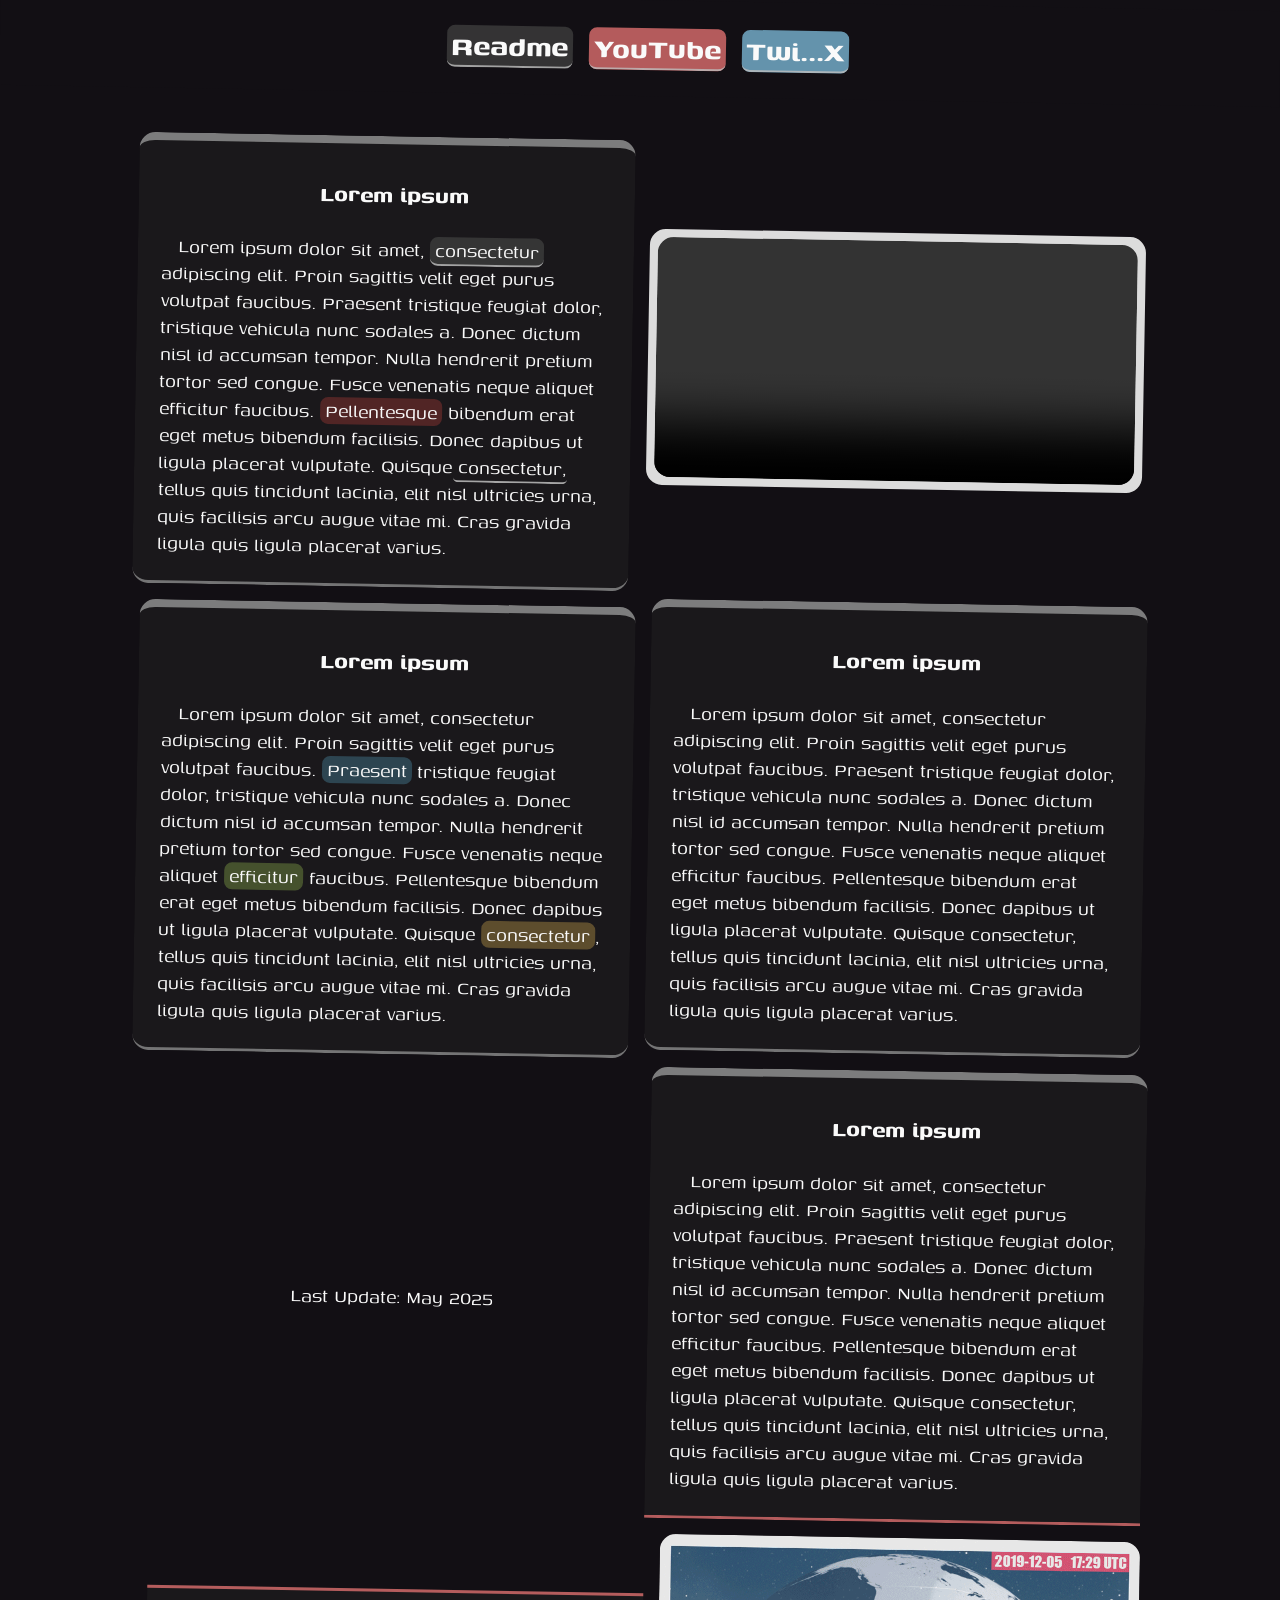
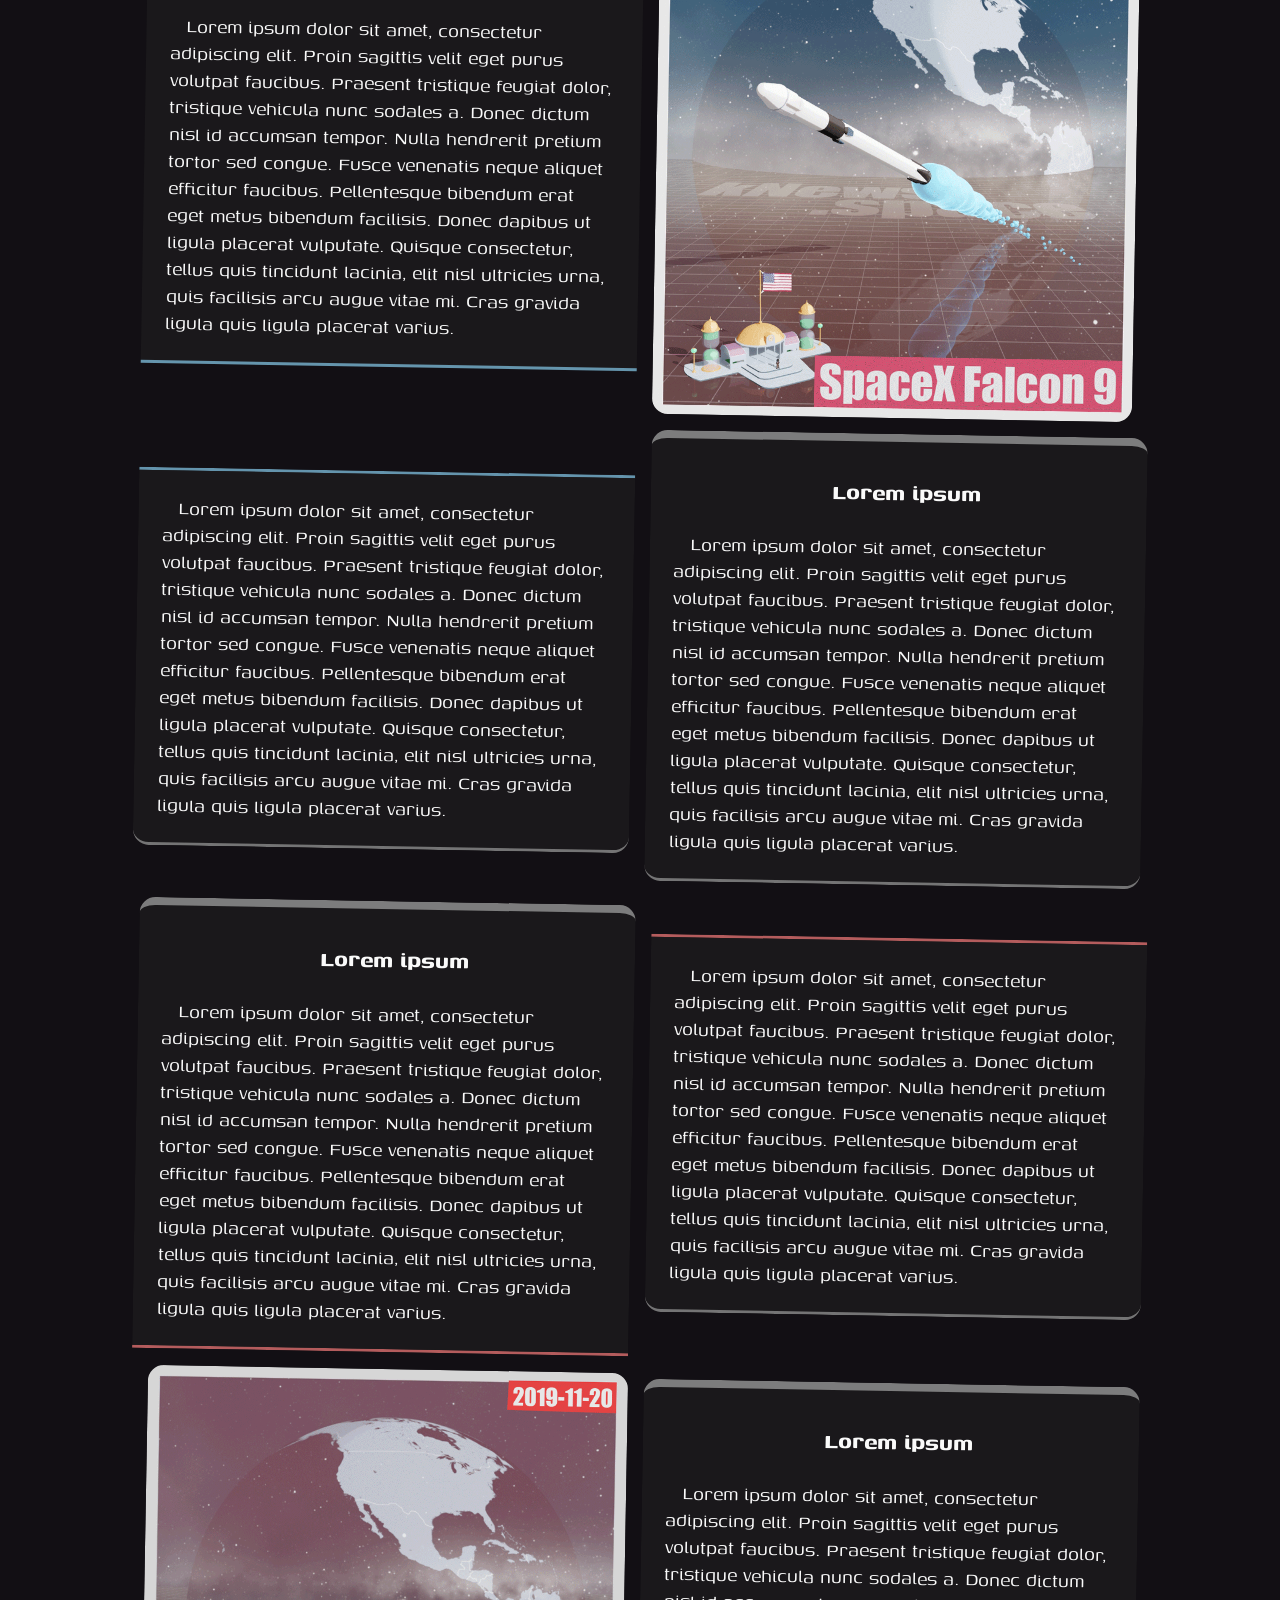
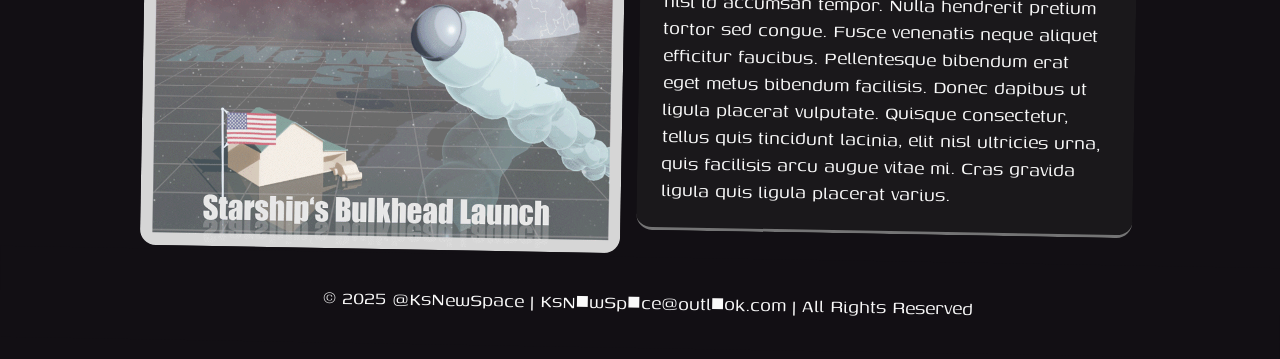
==== commit bb47ea9d: "update placeholder homepage" ====
--- a/index.html
+++ b/index.html
@@ -22,19 +22,22 @@
                             document.getElementById('head-item').style.display = '';
                         }
                         ">Click</a> -->
-                    <a href="#" onclick="clickme()">Click</a>
+                    <a href="#" onclick="clickme()">Readme</a>
                 </h2>
-                <h2><a id="red" href="https:\\www.youtube.com\KsNewSpace" target=_blank>Play</a></h2>
-                <h2><a id="blue" href="https:\\www.twitter.com\KsNewSpace" target=_blank>Bird</a></h2>
+                <h2><a id="red" href="https:\\www.youtube.com\KsNewSpace" target=_blank>YouTube</a></h2>
+                <h2><a id="blue" href="https:\\www.twitter.com\KsNewSpace" target=_blank>Twi...X</a></h2>
             </div>
             <div class="header-item">
                 <div class="click-me">
                         <p>
-                            Hey! I'm Lukas and this is the place where I'll be posting every bit of content I make. Be it a short blog post, an image, a gif or a video. Basically a calm place without all the social media buzz.
+                            Hey! I'm Lukas and this is the place where I would escape to in case my social media got nuked for whatever reason. Right now it's just a place holder. Yey!
                         </p>
                         <p>
-                        <strong>Disclaimer:</strong> This website uses no tracking scripts and is therefore free from any kind of mishief you had to agree to. However, it was uploaded on Github Pages and that free service uses some basic analytics and so probably does Google Fonts, where this cool font is from. I'm of course not responsible for any content behind links to other websites. I provide these links in good conscience, but content behind a link can change without me being aware of it. Follow these at your own discretion!
+                        <strong>Disclaimer:</strong> This website uses no tracking scripts 👀 and is therefore free from any kind of mishief you had to agree to. However, I use a custom font from fonts.bunny.net and while they are claiming not to track anything - unlike Google Fonts - you never really know. If there is some tracking I'm not aware of please let me know so I can fix it ASAP. 
                         </p>
+						<p>
+						But why is everything skew? BECAUSE
+						</p>
                 </div>
             </div>            
         
@@ -45,10 +48,12 @@
                 Lorem ipsum dolor sit amet, <a href="#">consectetur</a> adipiscing elit. Proin sagittis velit eget purus volutpat faucibus. Praesent tristique feugiat dolor, tristique vehicula nunc sodales a. Donec dictum nisl id accumsan tempor. Nulla hendrerit pretium tortor sed congue. Fusce venenatis neque aliquet efficitur faucibus. <strong>Pellentesque</strong> bibendum erat eget metus bibendum facilisis. Donec dapibus ut ligula placerat vulputate. Quisque <u>consectetur</u>, tellus quis tincidunt lacinia, elit nisl ultricies urna, quis facilisis arcu augue vitae mi. Cras gravida ligula quis ligula placerat varius.
             </p>
             </div>
-
-            <div class="content-img">
-                <img src="assets/191204_falcon9.gif" loading="lazy">
-            </div>
+			
+			 <div class="content-video">
+				<video controls loading="lazy">
+					<source src="assets/nbody-sim.mp4">
+				</video>
+			</div>
 
             <div class="content-item">
                 <h3>Lorem ipsum</h3>
@@ -62,7 +67,7 @@
                 Lorem ipsum dolor sit amet, consectetur adipiscing elit. Proin sagittis velit eget purus volutpat faucibus. Praesent tristique feugiat dolor, tristique vehicula nunc sodales a. Donec dictum nisl id accumsan tempor. Nulla hendrerit pretium tortor sed congue. Fusce venenatis neque aliquet efficitur faucibus. Pellentesque bibendum erat eget metus bibendum facilisis. Donec dapibus ut ligula placerat vulputate. Quisque consectetur, tellus quis tincidunt lacinia, elit nisl ultricies urna, quis facilisis arcu augue vitae mi. Cras gravida ligula quis ligula placerat varius.
             </p>
             </div>
-            <div class="content-item-blank">January 2022</div>
+            <div class="content-item-blank">Last Update: May 2025</div>
             <div class="content-item-a">
                 <h3>Lorem ipsum</h3>
                 <p>
@@ -74,6 +79,11 @@
                     Lorem ipsum dolor sit amet, consectetur adipiscing elit. Proin sagittis velit eget purus volutpat faucibus. Praesent tristique feugiat dolor, tristique vehicula nunc sodales a. Donec dictum nisl id accumsan tempor. Nulla hendrerit pretium tortor sed congue. Fusce venenatis neque aliquet efficitur faucibus. Pellentesque bibendum erat eget metus bibendum facilisis. Donec dapibus ut ligula placerat vulputate. Quisque consectetur, tellus quis tincidunt lacinia, elit nisl ultricies urna, quis facilisis arcu augue vitae mi. Cras gravida ligula quis ligula placerat varius.
                 </p>
             </div>
+			
+			<div class="content-img">
+                <img src="assets/191204_falcon9.gif" loading="lazy">
+            </div>
+			
             <div class="content-item-c">
                 <p>
                     Lorem ipsum dolor sit amet, consectetur adipiscing elit. Proin sagittis velit eget purus volutpat faucibus. Praesent tristique feugiat dolor, tristique vehicula nunc sodales a. Donec dictum nisl id accumsan tempor. Nulla hendrerit pretium tortor sed congue. Fusce venenatis neque aliquet efficitur faucibus. Pellentesque bibendum erat eget metus bibendum facilisis. Donec dapibus ut ligula placerat vulputate. Quisque consectetur, tellus quis tincidunt lacinia, elit nisl ultricies urna, quis facilisis arcu augue vitae mi. Cras gravida ligula quis ligula placerat varius.
@@ -91,7 +101,7 @@
                     Lorem ipsum dolor sit amet, consectetur adipiscing elit. Proin sagittis velit eget purus volutpat faucibus. Praesent tristique feugiat dolor, tristique vehicula nunc sodales a. Donec dictum nisl id accumsan tempor. Nulla hendrerit pretium tortor sed congue. Fusce venenatis neque aliquet efficitur faucibus. Pellentesque bibendum erat eget metus bibendum facilisis. Donec dapibus ut ligula placerat vulputate. Quisque consectetur, tellus quis tincidunt lacinia, elit nisl ultricies urna, quis facilisis arcu augue vitae mi. Cras gravida ligula quis ligula placerat varius.
             </p>
             </div>
-            <div class="content-item-c">
+            <div class="content-item-b0">
             <p>
                 Lorem ipsum dolor sit amet, consectetur adipiscing elit. Proin sagittis velit eget purus volutpat faucibus. Praesent tristique feugiat dolor, tristique vehicula nunc sodales a. Donec dictum nisl id accumsan tempor. Nulla hendrerit pretium tortor sed congue. Fusce venenatis neque aliquet efficitur faucibus. Pellentesque bibendum erat eget metus bibendum facilisis. Donec dapibus ut ligula placerat vulputate. Quisque consectetur, tellus quis tincidunt lacinia, elit nisl ultricies urna, quis facilisis arcu augue vitae mi. Cras gravida ligula quis ligula placerat varius.
         </p>
@@ -108,7 +118,7 @@
         
         <footer>
             <p>
-                &copy; 2022 @KsNewSpace | KsN&#9632wSp&#9632ce@outl&#9632ok.com | All Rights Reserved
+                &copy; 2025 @KsNewSpace | KsN&#9632wSp&#9632ce@outl&#9632ok.com | All Rights Reserved
             </p>
         </footer>
     </div>
--- a/main.css
+++ b/main.css
@@ -1,4 +1,4 @@
-@import url('https://fonts.googleapis.com/css?family=Genos:300&display=swap');
+@import url('https://fonts.bunny.net/css?family=genos:300&display=swap');
 
 @media screen and (min-width:769px) {
     :root {
@@ -21,6 +21,8 @@
 
         --zoom-in: zoom-in .5s forwards ease-in-out;
         --zoom-out: zoom-out .5s forwards ease-in-out;
+		--zoom-in-video: zoom-in-video .5s forwards ease-in-out;
+        --zoom-out-video: zoom-out-video .5s forwards ease-in-out;
 
     }
 }
@@ -40,9 +42,9 @@
         --item-margin-b: .5rem 0rem 0rem 0rem;
         --item-margin-c: .5rem 0rem 2rem 0rem;
         --border-radius: 1rem;
-
+		--video-frame:;
         --post-transform: skew(-0deg, 1deg);
-
+			
         --zoom-in: ;
         --zoom-out: ;
 
@@ -81,6 +83,7 @@
     --header-item-frame: var(--global-background);
     --content-frame: var(--global-background);
     --post-frame: rgb(35,35,35,0.5);
+	--video-frame: rgb(220,220,220,1.0);
     --footer-frame: var(--global-background);
 
     --border-top: 0.5rem;
@@ -328,7 +331,20 @@
     max-width: var(--max-item-width);
     min-width: var(--min-item-width);
     border-top: var(--border-top) solid var(--grey);
+	border-bottom: var(--border-bot) solid var(--red);
     border-radius: var(--border-radius) var(--border-radius) 0 0;
+    transform: var(--post-transform);
+}
+
+.content-item-b0 {
+    margin: var(--item-margin-c);
+    padding: var(--item-padding);
+    background-color: var(--post-frame);
+    max-width: var(--max-item-width);
+    min-width: var(--min-item-width);
+	border-top: var(--border-bot) solid var(--red);
+    border-bottom: var(--border-bot) solid var(--grey-a);
+    border-radius: 0 0 var(--border-radius) var(--border-radius);
     transform: var(--post-transform);
 }
 
@@ -339,6 +355,8 @@
     max-width: var(--max-item-width);
     min-width: var(--min-item-width);
     transform: var(--post-transform);
+	border-top: var(--border-bot) solid var(--red);
+	border-bottom: var(--border-bot) solid var(--blue);
 }
 
 .content-item-c {
@@ -347,6 +365,7 @@
     background-color: var(--post-frame);
     max-width: var(--max-item-width);
     min-width: var(--min-item-width);
+	border-top: var(--border-bot) solid var(--blue);
     border-bottom: var(--border-bot) solid var(--grey-a);
     border-radius: 0 0 var(--border-radius) var(--border-radius);
     transform: var(--post-transform);
@@ -371,6 +390,18 @@
     transform: var(--post-transform);
 }
 
+.content-video {
+	position: relative;
+	z-index: 1;
+    margin: var(--item-margin);
+    padding: var(--item-padding);
+    background-color: var(--video-frame);
+    max-width: var(--max-item-width);
+    min-width: var(--min-item-width);
+    border-radius: var(--border-radius);
+    transform: var(--post-transform);
+}
+
 img {
     display: block;
     width: var(--max-item-width);
@@ -381,11 +412,28 @@
     cursor: pointer;
 }
 
+video {
+    display: block;
+	width: var(--max-item-width);
+	border-radius: var(--border-radius);
+}
+
+video:hover {
+    cursor: pointer;
+}
+
 .img-zoom-in {
     animation: var(--zoom-in);
 }
 .img-zoom-out {
     animation: var(--zoom-out);
+}
+
+.img-zoom-in-video {
+    animation: var(--zoom-in-video);
+}
+.img-zoom-out-video {
+    animation: var(--zoom-out-video);
 }
 
 @keyframes zoom-in {
@@ -399,6 +447,23 @@
 @keyframes zoom-out {
     0% {
         transform: scale(1.5);
+    }
+    100% {
+        transform: scale(1);
+    }
+}
+
+@keyframes zoom-in-video {
+    0% {
+        transform: scale(1);
+    }
+    100% {
+        transform: scale(1.8);
+    }
+}
+@keyframes zoom-out-video {
+    0% {
+        transform: scale(1.8);
     }
     100% {
         transform: scale(1);
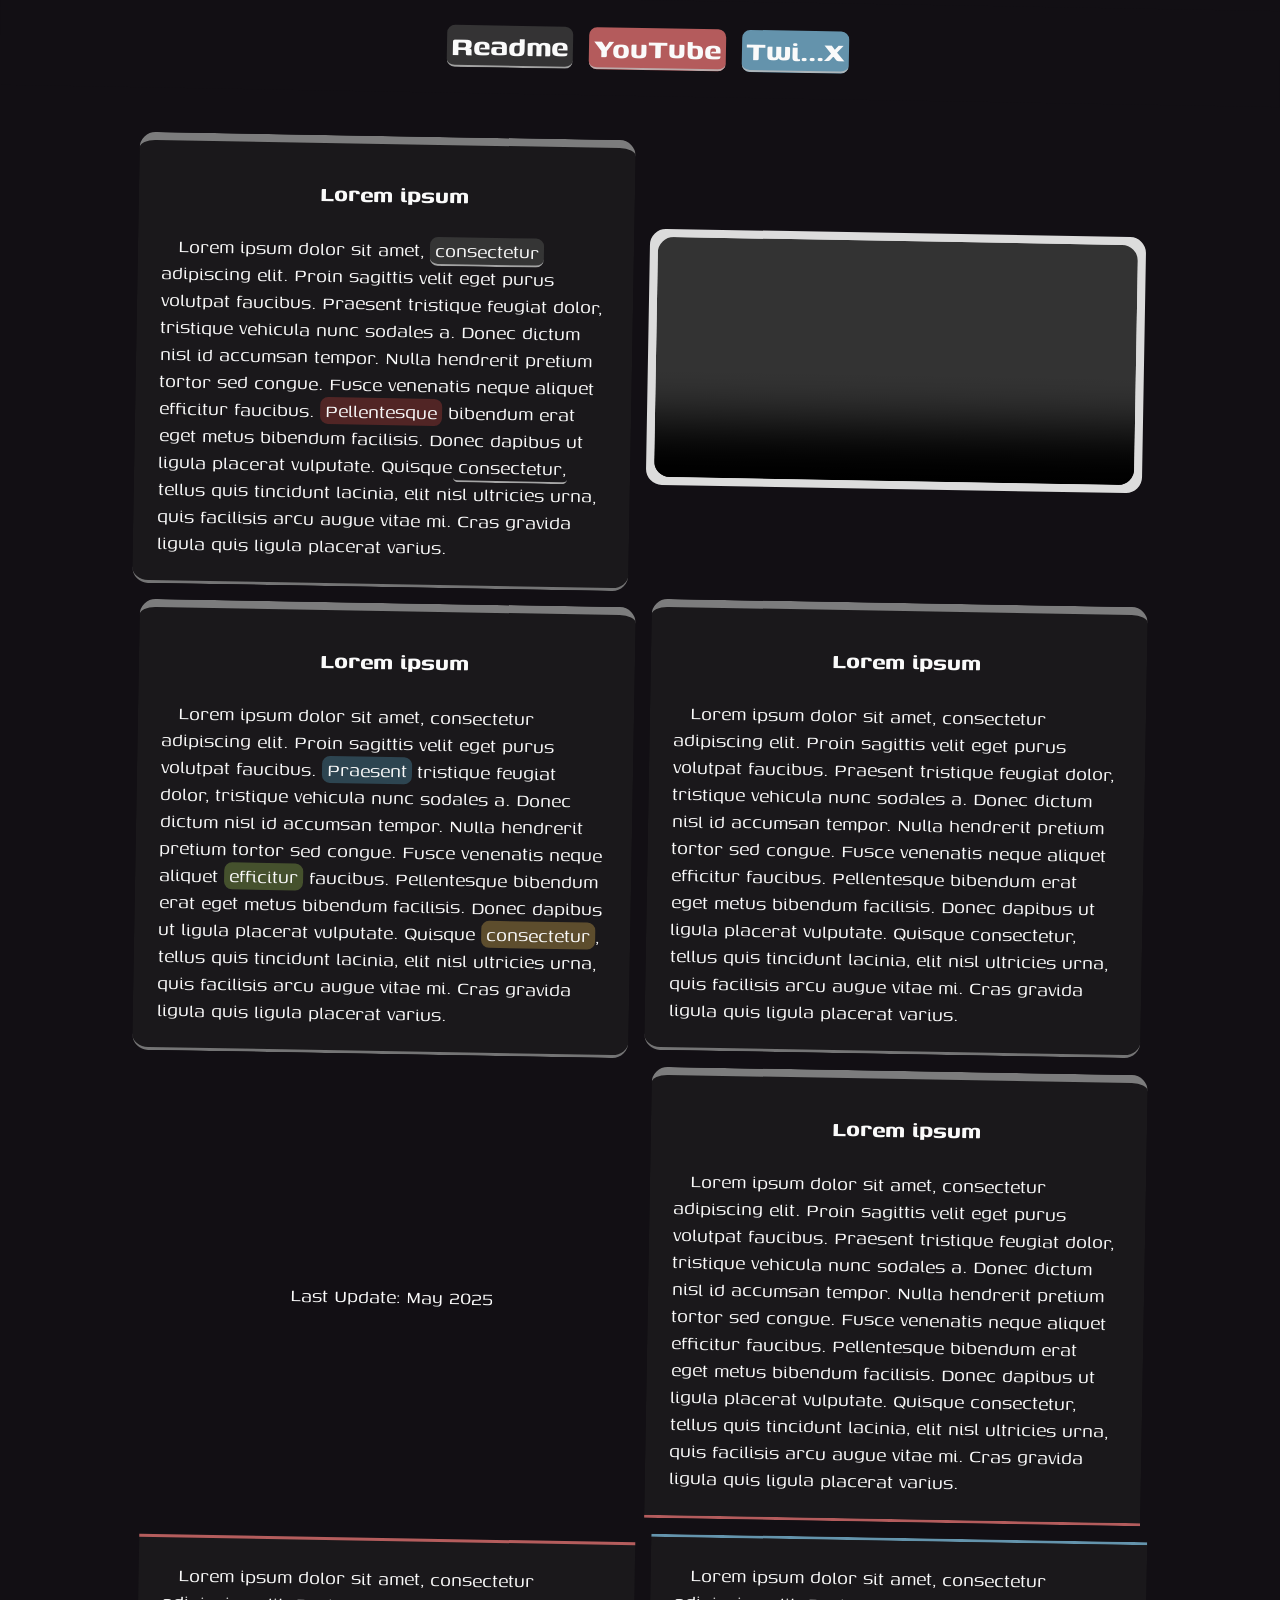
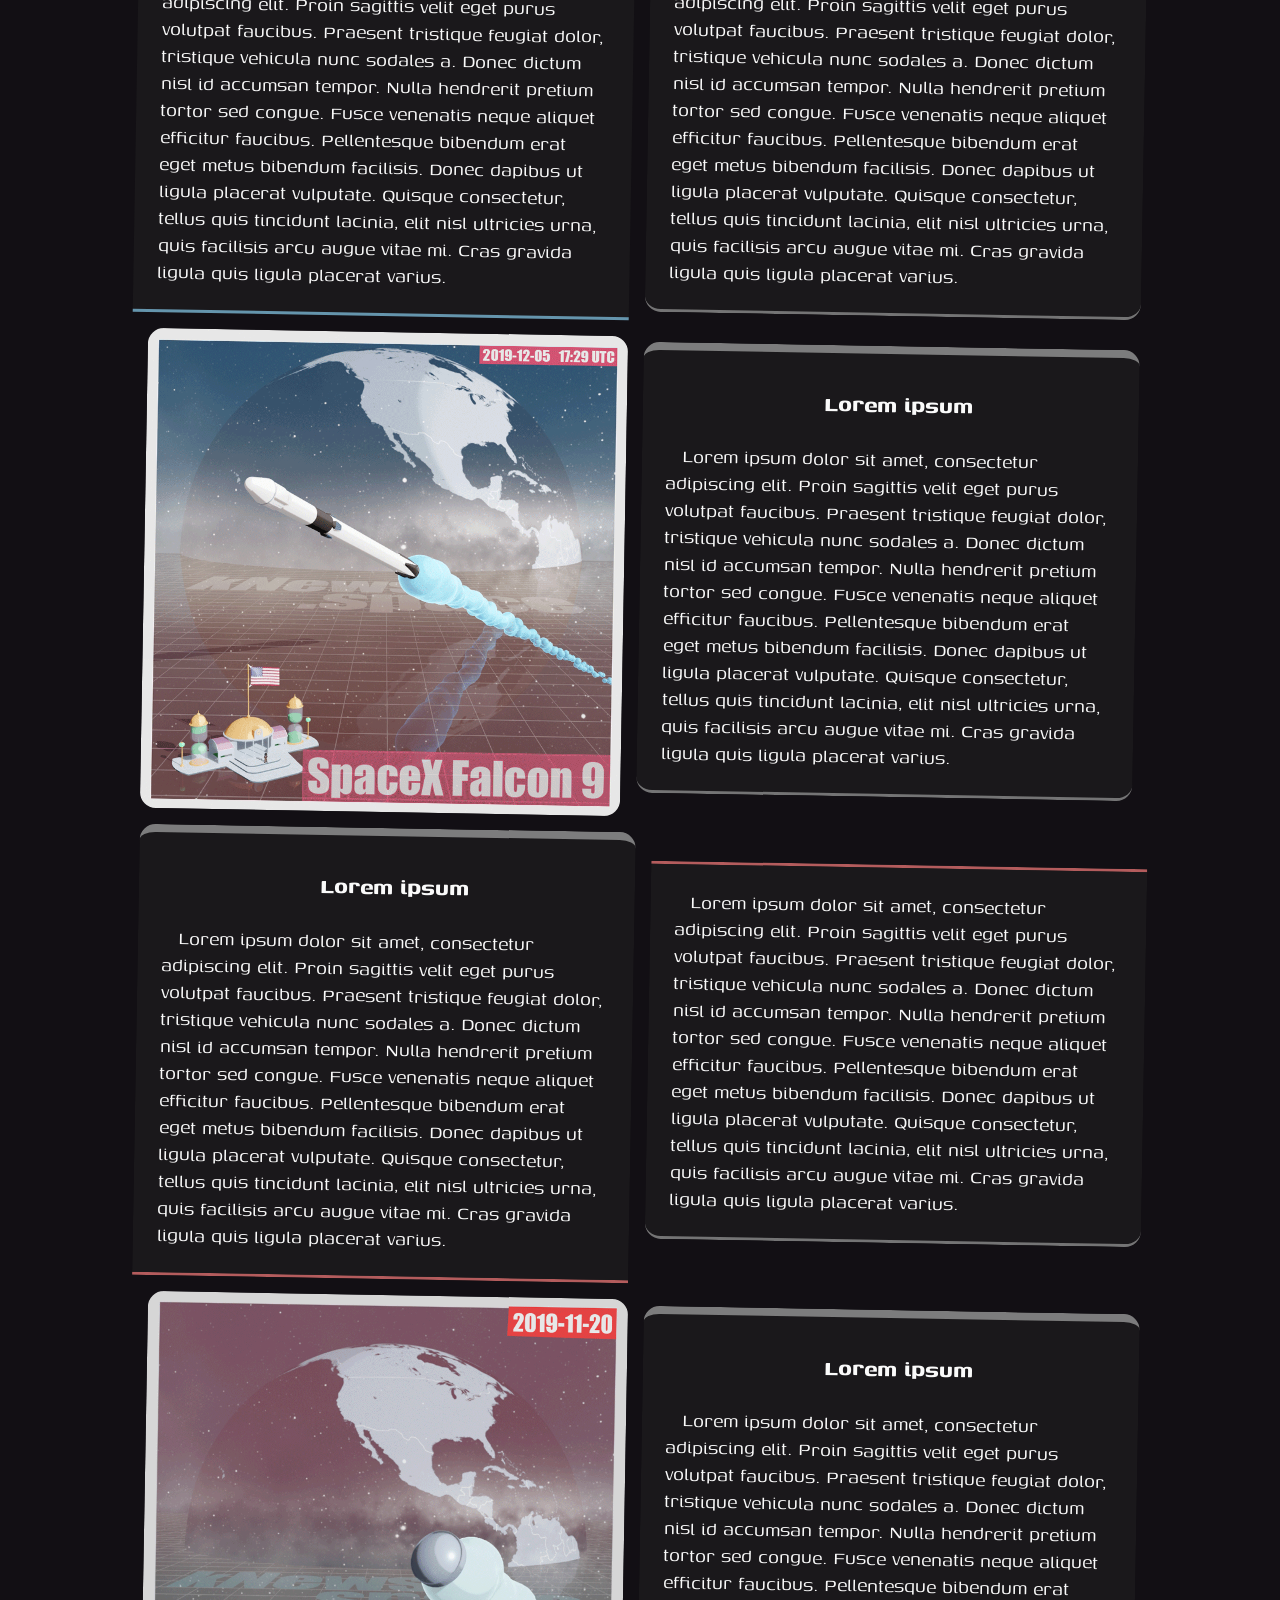
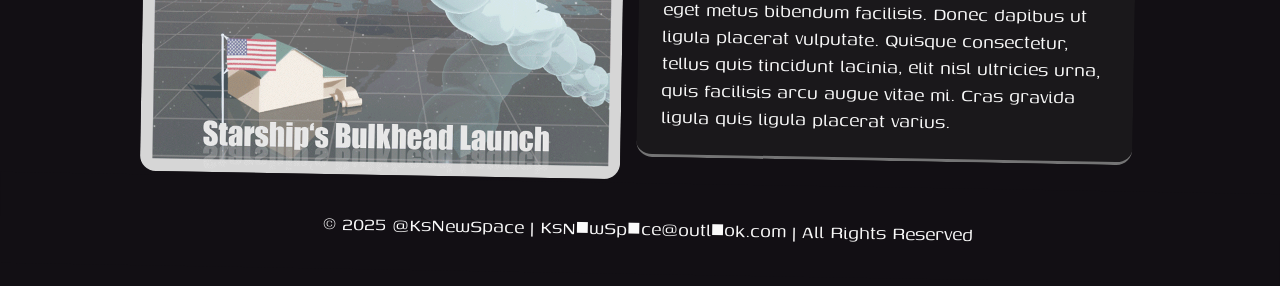
==== commit 4dd2e2d2: "Fixed gif file in wrong position Last commit today I swear" ====
--- a/index.html
+++ b/index.html
@@ -80,15 +80,16 @@
                 </p>
             </div>
 			
-			<div class="content-img">
-                <img src="assets/191204_falcon9.gif" loading="lazy">
-            </div>
-			
             <div class="content-item-c">
                 <p>
                     Lorem ipsum dolor sit amet, consectetur adipiscing elit. Proin sagittis velit eget purus volutpat faucibus. Praesent tristique feugiat dolor, tristique vehicula nunc sodales a. Donec dictum nisl id accumsan tempor. Nulla hendrerit pretium tortor sed congue. Fusce venenatis neque aliquet efficitur faucibus. Pellentesque bibendum erat eget metus bibendum facilisis. Donec dapibus ut ligula placerat vulputate. Quisque consectetur, tellus quis tincidunt lacinia, elit nisl ultricies urna, quis facilisis arcu augue vitae mi. Cras gravida ligula quis ligula placerat varius.
                 </p>
             </div>
+			
+			<div class="content-img">
+                <img src="assets/191204_falcon9.gif" loading="lazy">
+            </div>
+			
             <div class="content-item">
                 <h3>Lorem ipsum</h3>
                 <p>
